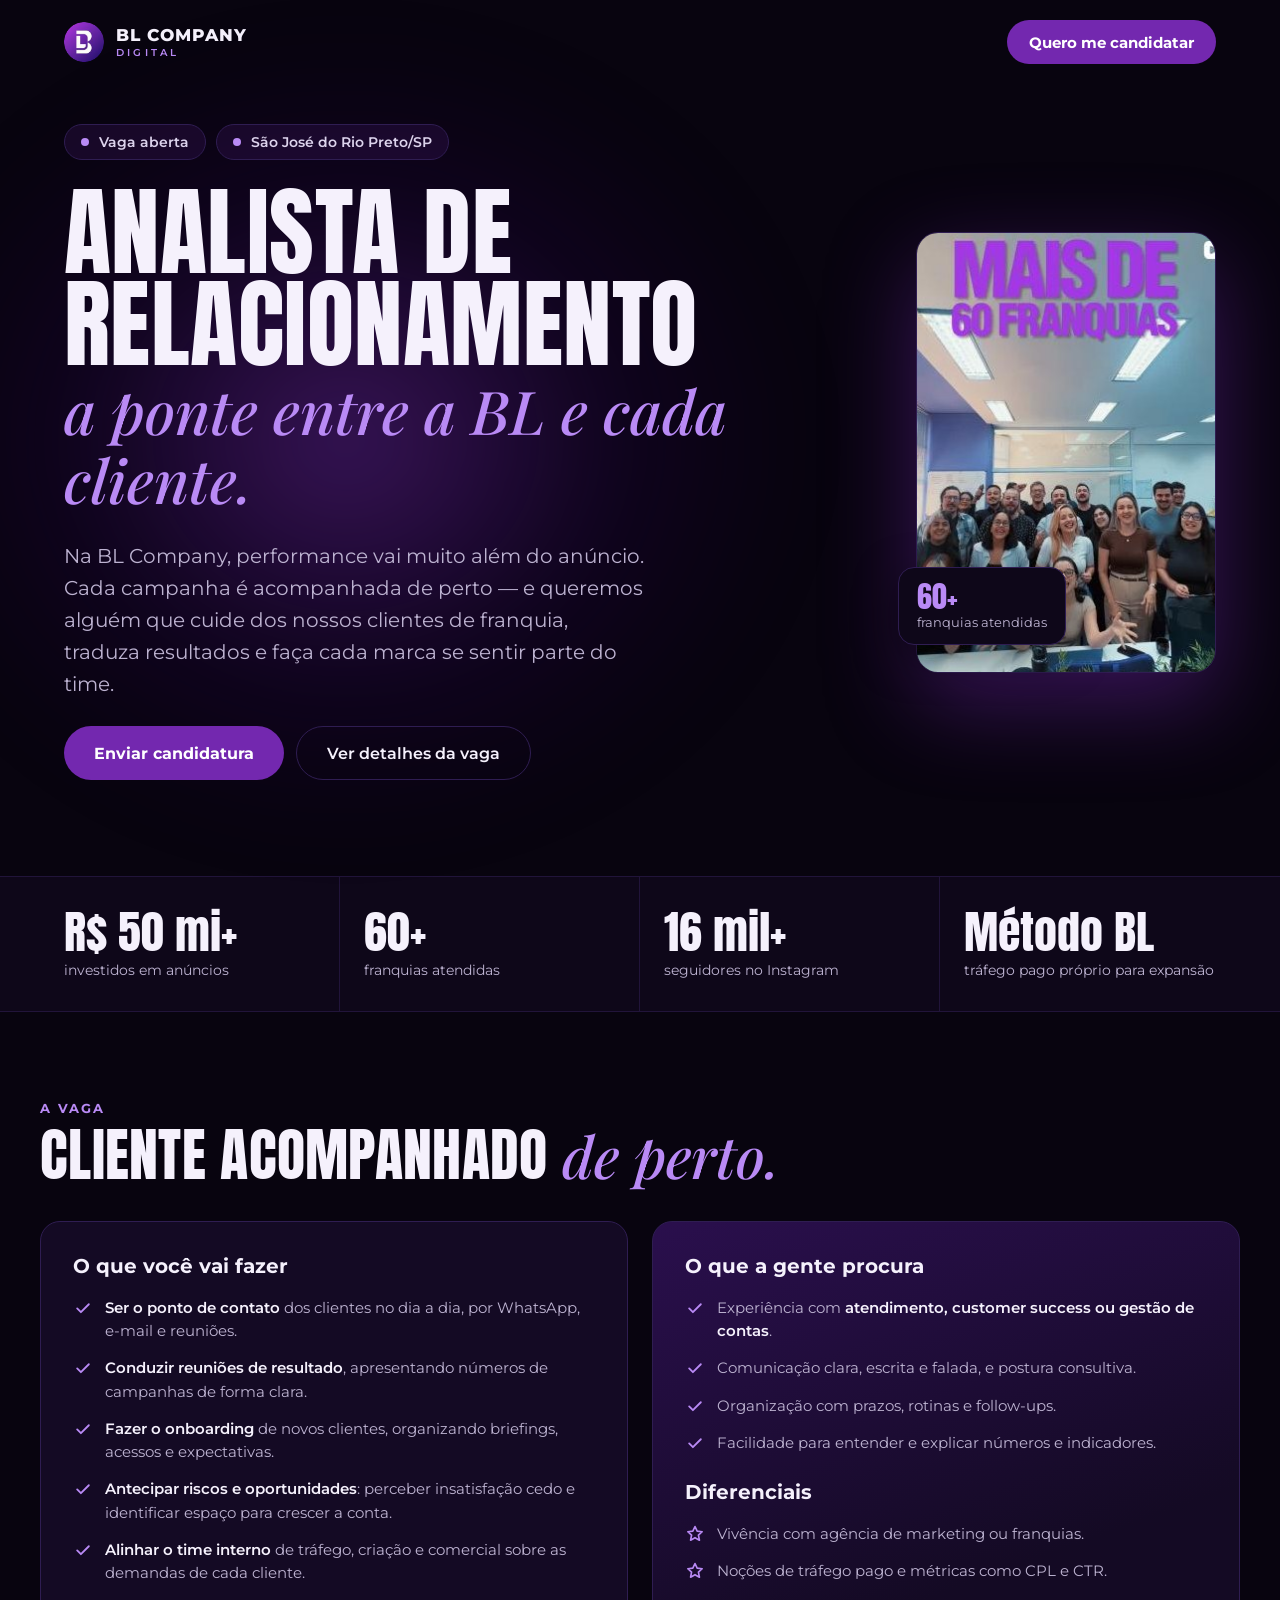
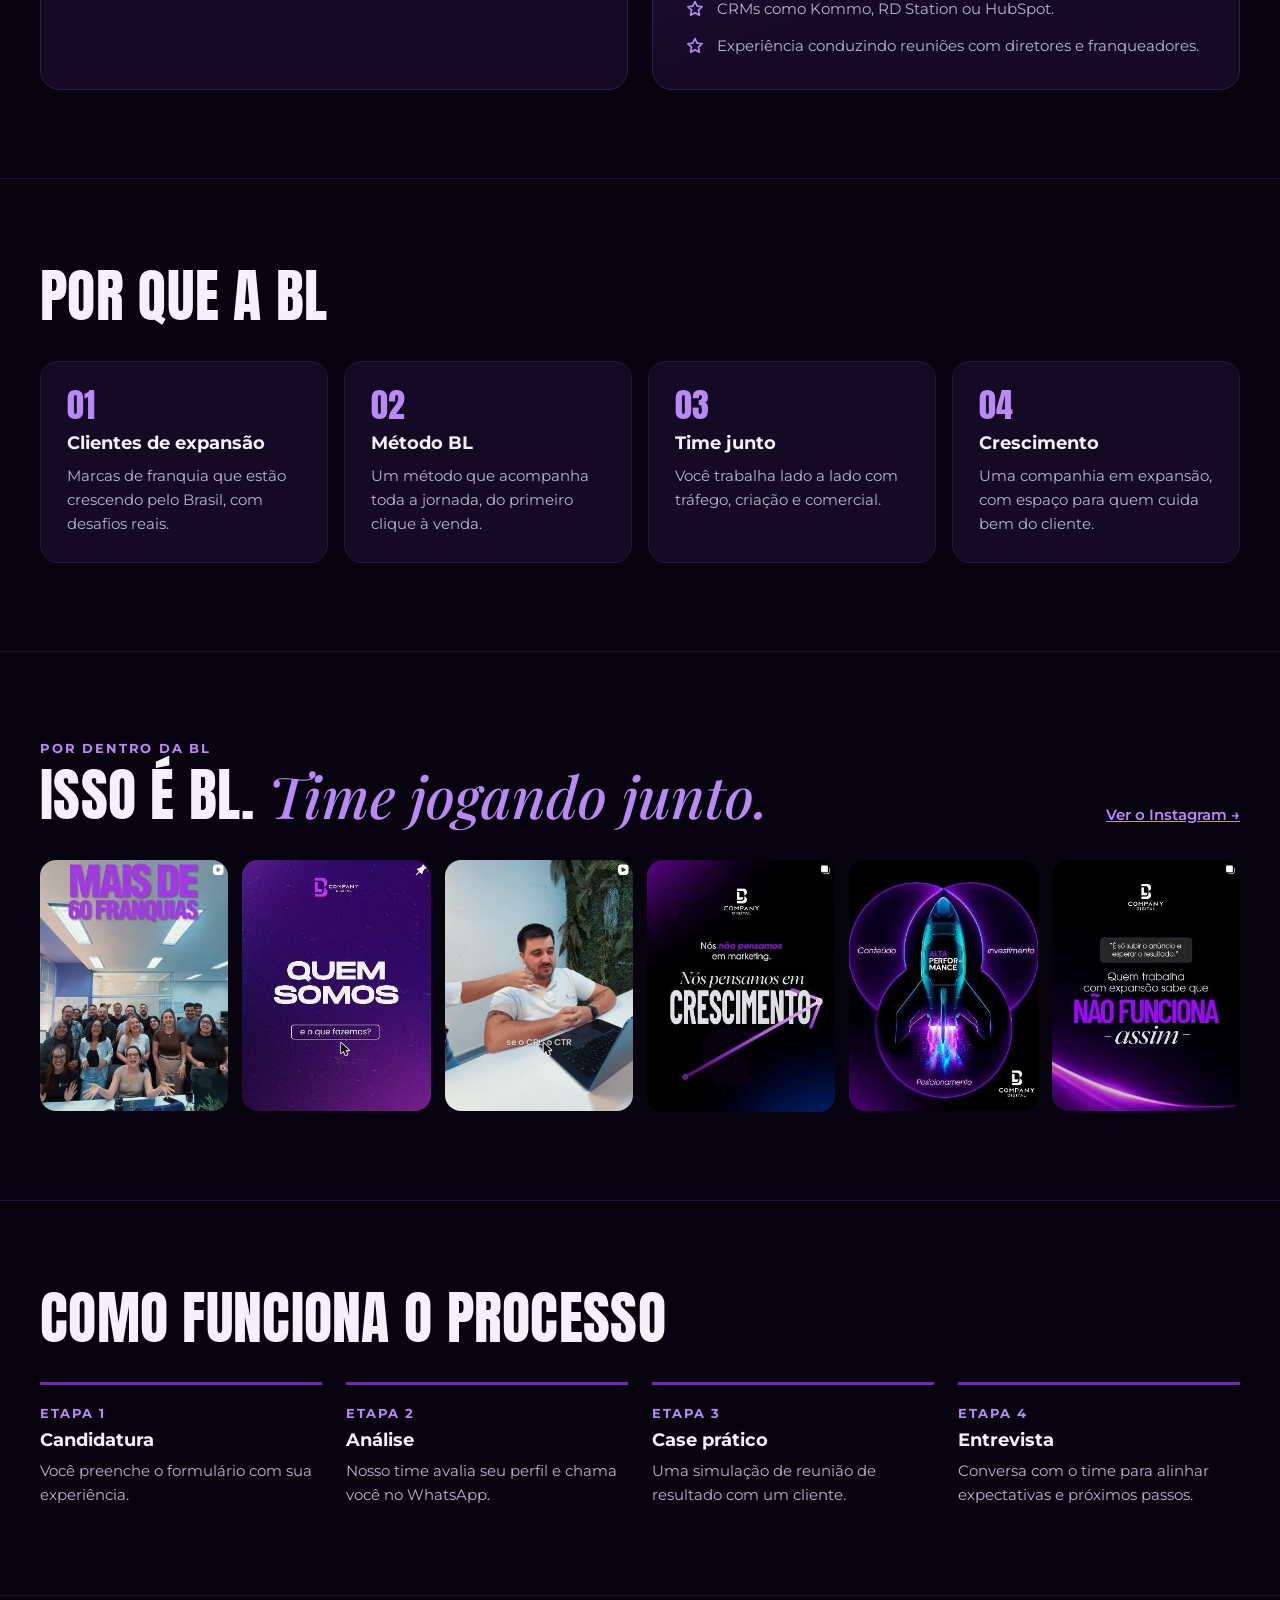
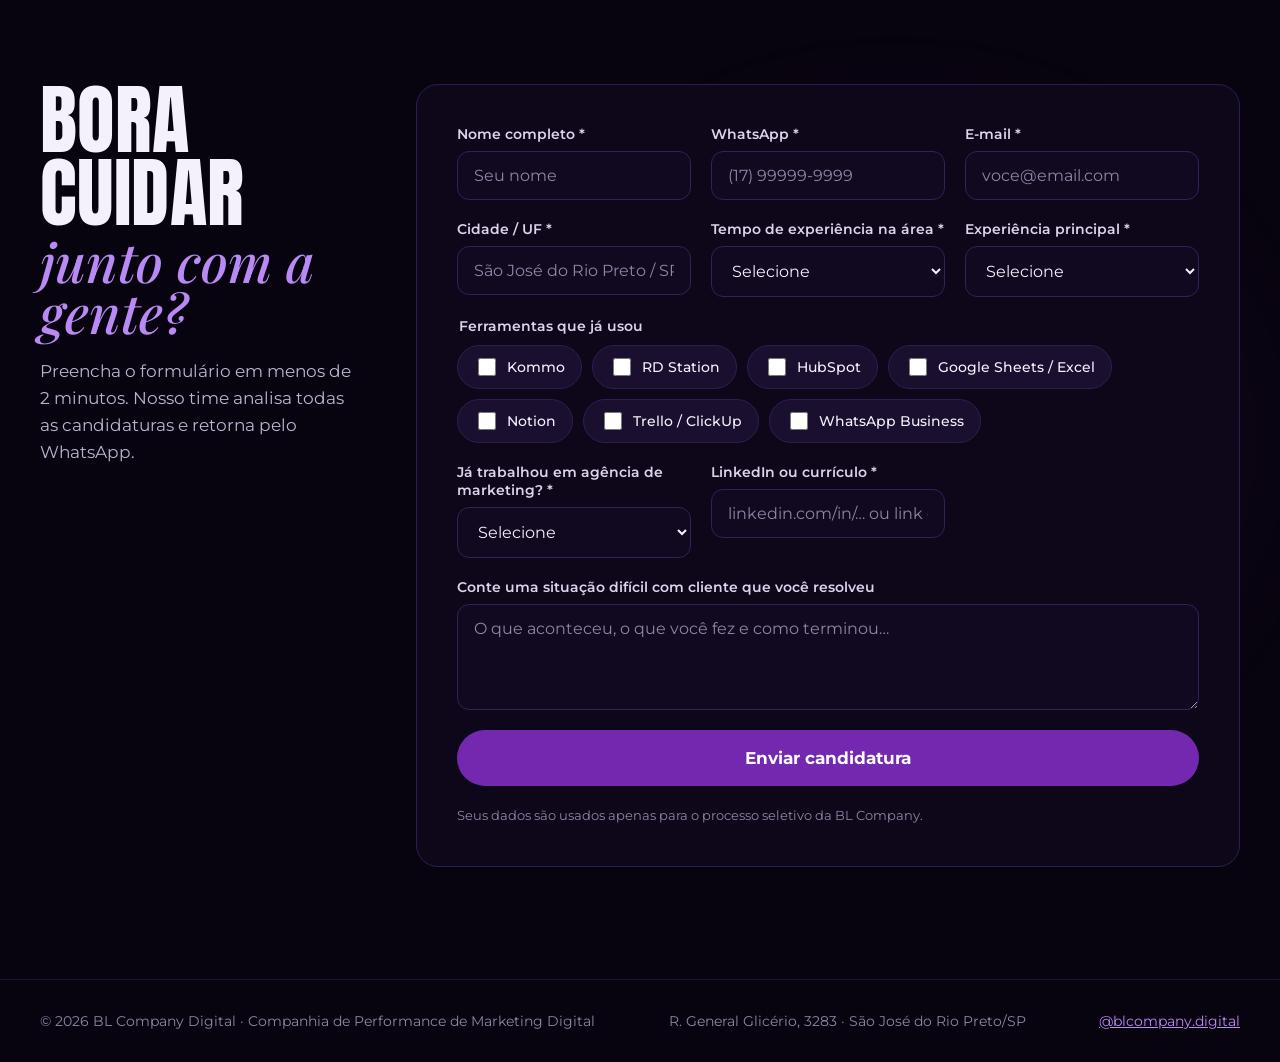
==== relacionamento/index.html @ c226d332 "Add files via upload" ====
<!doctype html>
<html lang="pt-BR">
<head>
<meta charset="utf-8">
<meta name="viewport" content="width=device-width, initial-scale=1">
<title>Vaga: Analista de Relacionamento | BL Company</title>
<meta name="description" content="A BL Company, companhia de performance focada em franchising, está contratando Analista de Relacionamento.">

<meta property="og:title" content="Vaga: Analista de Relacionamento | BL Company">
<meta property="og:description" content="A BL Company, companhia de performance focada em franchising, está contratando Analista de Relacionamento.">
<meta property="og:image" content="/img/time-60-franquias.jpg">
<meta name="theme-color" content="#08040F">
<link rel="icon" href="/favicon.ico" sizes="any">
<link rel="apple-touch-icon" href="/apple-touch-icon.png">
<link rel="preconnect" href="https://fonts.googleapis.com">
<link rel="preconnect" href="https://fonts.gstatic.com" crossorigin>
<link href="https://fonts.googleapis.com/css2?family=Anton&family=Montserrat:wght@400;500;600;700;800&family=Playfair+Display:ital,wght@1,500&display=swap" rel="stylesheet">
<link rel="stylesheet" href="/assets/style.css">
</head>
<body>

<header class="site-header wrap">
  <a class="brand" href="/" aria-label="BL Company — vagas"><img src="/img/bl-avatar.png" alt="" width="40" height="40"><span><b>BL COMPANY</b><small>DIGITAL</small></span></a>
  <a class="btn btn-primary" href="#form">Quero me candidatar</a>
</header>

<main>
<section class="hero wrap">
  <div class="glow" aria-hidden="true"></div>
  <div class="hero-text">
    <div class="pills"><div class="pill"><i></i>Vaga aberta</div><div class="pill"><i></i>São José do Rio Preto/SP</div></div>
    <h1 class="display">Analista de<br>relacionamento<span class="serif">a ponte entre a BL e cada cliente.</span></h1>
    <p class="lead">Na BL Company, performance vai muito além do anúncio. Cada campanha é acompanhada de perto — e queremos alguém que cuide dos nossos clientes de franquia, traduza resultados e faça cada marca se sentir parte do time.</p>
    <div class="actions">
      <a class="btn btn-primary" href="#form">Enviar candidatura</a>
      <a class="btn btn-ghost" href="#vaga">Ver detalhes da vaga</a>
    </div>
  </div>
  <div class="hero-art">
    <img src="/img/time-60-franquias.jpg" alt="Time da BL Company reunido no escritório" width="330" height="441">
    <div class="tag"><b>60+</b><span>franquias atendidas</span></div>
  </div>
</section>

<section class="stats" aria-label="A BL em números">
  <div class="wrap">
    <div class="stat"><b>R$ 50 mi+</b><span>investidos em anúncios</span></div>
    <div class="stat"><b>60+</b><span>franquias atendidas</span></div>
    <div class="stat"><b>16 mil+</b><span>seguidores no Instagram</span></div>
    <div class="stat"><b>Método BL</b><span>tráfego pago próprio para expansão</span></div>
  </div>
</section>

<section id="vaga" class="block">
  <div class="wrap block-inner">
    <div class="block-head"><div><span class="eyebrow">A vaga</span><h2 class="display">Cliente acompanhado <span class="serif">de perto.</span></h2></div></div>
    <div class="split">
      <div class="list-card">
        <h3>O que você vai fazer</h3>
        <ul>
          <li><svg aria-hidden="true" width="20" height="20" viewBox="0 0 24 24" fill="none" stroke="#B98AF5" stroke-width="2.2" stroke-linecap="round" stroke-linejoin="round"><path d="M5 12.5l4.5 4.5L19 7.5"/></svg><span><strong>Ser o ponto de contato</strong> dos clientes no dia a dia, por WhatsApp, e-mail e reuniões.</span></li>
          <li><svg aria-hidden="true" width="20" height="20" viewBox="0 0 24 24" fill="none" stroke="#B98AF5" stroke-width="2.2" stroke-linecap="round" stroke-linejoin="round"><path d="M5 12.5l4.5 4.5L19 7.5"/></svg><span><strong>Conduzir reuniões de resultado</strong>, apresentando números de campanhas de forma clara.</span></li>
          <li><svg aria-hidden="true" width="20" height="20" viewBox="0 0 24 24" fill="none" stroke="#B98AF5" stroke-width="2.2" stroke-linecap="round" stroke-linejoin="round"><path d="M5 12.5l4.5 4.5L19 7.5"/></svg><span><strong>Fazer o onboarding</strong> de novos clientes, organizando briefings, acessos e expectativas.</span></li>
          <li><svg aria-hidden="true" width="20" height="20" viewBox="0 0 24 24" fill="none" stroke="#B98AF5" stroke-width="2.2" stroke-linecap="round" stroke-linejoin="round"><path d="M5 12.5l4.5 4.5L19 7.5"/></svg><span><strong>Antecipar riscos e oportunidades</strong>: perceber insatisfação cedo e identificar espaço para crescer a conta.</span></li>
          <li><svg aria-hidden="true" width="20" height="20" viewBox="0 0 24 24" fill="none" stroke="#B98AF5" stroke-width="2.2" stroke-linecap="round" stroke-linejoin="round"><path d="M5 12.5l4.5 4.5L19 7.5"/></svg><span><strong>Alinhar o time interno</strong> de tráfego, criação e comercial sobre as demandas de cada cliente.</span></li>
        </ul>
      </div>
      <div class="list-card alt">
        <h3>O que a gente procura</h3>
        <ul>
          <li><svg aria-hidden="true" width="20" height="20" viewBox="0 0 24 24" fill="none" stroke="#B98AF5" stroke-width="2.2" stroke-linecap="round" stroke-linejoin="round"><path d="M5 12.5l4.5 4.5L19 7.5"/></svg><span>Experiência com <strong>atendimento, customer success ou gestão de contas</strong>.</span></li>
          <li><svg aria-hidden="true" width="20" height="20" viewBox="0 0 24 24" fill="none" stroke="#B98AF5" stroke-width="2.2" stroke-linecap="round" stroke-linejoin="round"><path d="M5 12.5l4.5 4.5L19 7.5"/></svg><span>Comunicação clara, escrita e falada, e postura consultiva.</span></li>
          <li><svg aria-hidden="true" width="20" height="20" viewBox="0 0 24 24" fill="none" stroke="#B98AF5" stroke-width="2.2" stroke-linecap="round" stroke-linejoin="round"><path d="M5 12.5l4.5 4.5L19 7.5"/></svg><span>Organização com prazos, rotinas e follow-ups.</span></li>
          <li><svg aria-hidden="true" width="20" height="20" viewBox="0 0 24 24" fill="none" stroke="#B98AF5" stroke-width="2.2" stroke-linecap="round" stroke-linejoin="round"><path d="M5 12.5l4.5 4.5L19 7.5"/></svg><span>Facilidade para entender e explicar números e indicadores.</span></li>
        </ul>
        <h3 style="margin-top:8px">Diferenciais</h3>
        <ul>
          <li><svg aria-hidden="true" width="20" height="20" viewBox="0 0 24 24" fill="none" stroke="#B98AF5" stroke-width="2" stroke-linecap="round" stroke-linejoin="round"><path d="M12 3l2.6 5.6 6 .7-4.5 4.1 1.2 6L12 16.4 6.7 19.4l1.2-6L3.4 9.3l6-.7z"/></svg><span>Vivência com agência de marketing ou franquias.</span></li>
          <li><svg aria-hidden="true" width="20" height="20" viewBox="0 0 24 24" fill="none" stroke="#B98AF5" stroke-width="2" stroke-linecap="round" stroke-linejoin="round"><path d="M12 3l2.6 5.6 6 .7-4.5 4.1 1.2 6L12 16.4 6.7 19.4l1.2-6L3.4 9.3l6-.7z"/></svg><span>Noções de tráfego pago e métricas como CPL e CTR.</span></li>
          <li><svg aria-hidden="true" width="20" height="20" viewBox="0 0 24 24" fill="none" stroke="#B98AF5" stroke-width="2" stroke-linecap="round" stroke-linejoin="round"><path d="M12 3l2.6 5.6 6 .7-4.5 4.1 1.2 6L12 16.4 6.7 19.4l1.2-6L3.4 9.3l6-.7z"/></svg><span>CRMs como Kommo, RD Station ou HubSpot.</span></li>
          <li><svg aria-hidden="true" width="20" height="20" viewBox="0 0 24 24" fill="none" stroke="#B98AF5" stroke-width="2" stroke-linecap="round" stroke-linejoin="round"><path d="M12 3l2.6 5.6 6 .7-4.5 4.1 1.2 6L12 16.4 6.7 19.4l1.2-6L3.4 9.3l6-.7z"/></svg><span>Experiência conduzindo reuniões com diretores e franqueadores.</span></li>
        </ul>
      </div>
    </div>
  </div>
</section>

<section class="block">
  <div class="wrap block-inner">
    <h2 class="display">Por que a BL</h2>
    <div class="perks">
      <div class="perk"><b>01</b><h3>Clientes de expansão</h3><p>Marcas de franquia que estão crescendo pelo Brasil, com desafios reais.</p></div>
      <div class="perk"><b>02</b><h3>Método BL</h3><p>Um método que acompanha toda a jornada, do primeiro clique à venda.</p></div>
      <div class="perk"><b>03</b><h3>Time junto</h3><p>Você trabalha lado a lado com tráfego, criação e comercial.</p></div>
      <div class="perk"><b>04</b><h3>Crescimento</h3><p>Uma companhia em expansão, com espaço para quem cuida bem do cliente.</p></div>
    </div>
  </div>
</section>

<section class="block">
  <div class="wrap block-inner">
    <div class="block-head">
      <div><span class="eyebrow">Por dentro da BL</span><h2 class="display">Isso é BL. <span class="serif">Time jogando junto.</span></h2></div>
      <a href="https://www.instagram.com/blcompany.digital/" target="_blank" rel="noopener" style="font-weight:600;font-size:15px">Ver o Instagram →</a>
    </div>
    <div class="gallery">
      <a class="card" href="https://www.instagram.com/blcompany.digital/reel/DIT8SNtOM70/" target="_blank" rel="noopener"><img src="/img/time-60-franquias.jpg" alt="Time da BL Company: mais de 60 franquias" loading="lazy" width="330" height="441"></a>
      <a class="card" href="https://www.instagram.com/blcompany.digital/p/DK-CCdJuioU/" target="_blank" rel="noopener"><img src="/img/quem-somos.jpg" alt="Quem somos e o que fazemos" loading="lazy" width="330" height="441"></a>
      <a class="card" href="https://www.instagram.com/blcompany.digital/reel/DexNwJxT2Ug/" target="_blank" rel="noopener"><img src="/img/reel-cpl-ctr.jpg" alt="Bastidores: análise de CPL e CTR" loading="lazy" width="330" height="441"></a>
      <a class="card" href="https://www.instagram.com/blcompany.digital/p/Ddl8QQ5u9r5/" target="_blank" rel="noopener"><img src="/img/crescimento.jpg" alt="Nós não pensamos em marketing, pensamos em crescimento" loading="lazy" width="330" height="441"></a>
      <a class="card" href="https://www.instagram.com/blcompany.digital/reel/DdthFNeBQx0/" target="_blank" rel="noopener"><img src="/img/alta-performance.jpg" alt="Alta performance: conteúdo, investimento e posicionamento" loading="lazy" width="330" height="441"></a>
      <a class="card" href="https://www.instagram.com/blcompany.digital/p/Dcwhl-9FAKM/" target="_blank" rel="noopener"><img src="/img/nao-funciona.jpg" alt="Quem trabalha com expansão sabe que não funciona assim" loading="lazy" width="330" height="441"></a>
    </div>
  </div>
</section>

<section class="block">
  <div class="wrap block-inner">
    <h2 class="display">Como funciona o processo</h2>
    <div class="steps">
      <div class="step"><span>Etapa 1</span><h3>Candidatura</h3><p>Você preenche o formulário com sua experiência.</p></div>
      <div class="step"><span>Etapa 2</span><h3>Análise</h3><p>Nosso time avalia seu perfil e chama você no WhatsApp.</p></div>
      <div class="step"><span>Etapa 3</span><h3>Case prático</h3><p>Uma simulação de reunião de resultado com um cliente.</p></div>
      <div class="step"><span>Etapa 4</span><h3>Entrevista</h3><p>Conversa com o time para alinhar expectativas e próximos passos.</p></div>
    </div>
  </div>
</section>

<section id="form" class="block">
  <div class="glow" aria-hidden="true"></div>
  <div class="wrap form-layout">
    <div class="form-intro">
      <h2 class="display">Bora cuidar<span class="serif">junto com a gente?</span></h2>
      <p class="lead" style="font-size:17px;max-width:420px">Preencha o formulário em menos de 2 minutos. Nosso time analisa todas as candidaturas e retorna pelo WhatsApp.</p>
    </div>
    <div class="form-box">
      <form id="bl-form" data-vaga="Analista de Relacionamento" data-obrigado="/relacionamento/obrigado" novalidate>
        <div class="field"><label for="bl-nome">Nome completo *</label><input id="bl-nome" name="nome" type="text" autocomplete="name" placeholder="Seu nome" data-req="Preencha seu nome."></div>
        <div class="field"><label for="bl-tel">WhatsApp *</label><input id="bl-tel" name="whatsapp" type="tel" inputmode="numeric" autocomplete="tel" placeholder="(17) 99999-9999" data-req="Informe um WhatsApp válido com DDD."></div>
        <div class="field"><label for="bl-email">E-mail *</label><input id="bl-email" name="email" type="email" autocomplete="email" placeholder="voce@email.com" data-req="Informe um e-mail válido."></div>
        <div class="field"><label for="bl-cidade">Cidade / UF *</label><input id="bl-cidade" name="cidade" type="text" placeholder="São José do Rio Preto / SP" data-req="Informe sua cidade."></div>
        <div class="field"><label for="bl-exp">Tempo de experiência na área *</label><select id="bl-exp" name="experiencia" data-req="Selecione seu tempo de experiência."><option value="">Selecione</option><option>Menos de 1 ano</option><option>1 a 2 anos</option><option>3 a 5 anos</option><option>Mais de 5 anos</option></select></div>
        <div class="field"><label for="bl-area">Experiência principal *</label><select id="bl-area" name="area_experiencia" data-req="Selecione sua experiência principal."><option value="">Selecione</option><option>Customer success</option><option>Atendimento ao cliente</option><option>Gestão de contas (agência)</option><option>Comercial / pós-venda</option><option>Outra</option></select></div>
        <fieldset class="full">
          <legend>Ferramentas que já usou</legend>
          <div class="chips">
            <label class="chip"><input type="checkbox" name="ferramentas" value="Kommo">Kommo</label>
            <label class="chip"><input type="checkbox" name="ferramentas" value="RD Station">RD Station</label>
            <label class="chip"><input type="checkbox" name="ferramentas" value="HubSpot">HubSpot</label>
            <label class="chip"><input type="checkbox" name="ferramentas" value="Google Sheets / Excel">Google Sheets / Excel</label>
            <label class="chip"><input type="checkbox" name="ferramentas" value="Notion">Notion</label>
            <label class="chip"><input type="checkbox" name="ferramentas" value="Trello / ClickUp">Trello / ClickUp</label>
            <label class="chip"><input type="checkbox" name="ferramentas" value="WhatsApp Business">WhatsApp Business</label>
          </div>
        </fieldset>
        <div class="field"><label for="bl-ag">Já trabalhou em agência de marketing? *</label><select id="bl-ag" name="ja_trabalhou_agencia" data-req="Informe se já trabalhou em agência."><option value="">Selecione</option><option>Sim</option><option>Não</option></select></div>
        <div class="field"><label for="bl-link">LinkedIn ou currículo *</label><input id="bl-link" name="linkedin_curriculo" type="url" placeholder="linkedin.com/in/… ou link do currículo" data-req="Envie seu LinkedIn ou currículo."></div>
        <div class="field full"><label for="bl-msg">Conte uma situação difícil com cliente que você resolveu</label><textarea id="bl-msg" name="mensagem" rows="4" placeholder="O que aconteceu, o que você fez e como terminou…"></textarea></div>
        <p class="error full" id="bl-error" role="alert" hidden></p>
        <button type="submit" class="btn btn-primary full" style="font-size:17px;min-height:56px">Enviar candidatura</button>
        <p class="note full">Seus dados são usados apenas para o processo seletivo da BL Company.</p>
      </form>
    </div>
  </div>
</section>
</main>

<footer class="site-footer">
  <div class="wrap">
    <span>© 2026 BL Company Digital · Companhia de Performance de Marketing Digital</span>
    <span>R. General Glicério, 3283 · São José do Rio Preto/SP</span>
    <a href="https://www.instagram.com/blcompany.digital/" target="_blank" rel="noopener">@blcompany.digital</a>
  </div>
</footer>

<script src="/assets/form.js"></script>
</body>
</html>
---- assets/style.css ----
:root{
  --bg:#08040F;--bg-2:#0E0719;--surface:#140A24;--surface-2:#1B0F30;
  --line:#21143A;--border:#2F1D52;
  --brand:#7328AF;--brand-hi:#8A36CF;--deep:#300060;
  --accent:#B98AF5;--lavender:#9B7FD6;
  --text:#F5F1FC;--muted:#BDB3D1;--faint:#8F85A6;
}
*{box-sizing:border-box}
html{scroll-behavior:smooth}
body{margin:0;background:var(--bg);color:var(--text);font-family:Montserrat,system-ui,sans-serif;overflow-x:hidden;-webkit-font-smoothing:antialiased}
a{color:var(--accent)}a:hover{color:#D3B6FF}
img{display:block;max-width:100%}
.wrap{max-width:1200px;margin:0 auto;width:100%}

/* brand */
.brand{display:inline-flex;align-items:center;gap:12px;color:var(--text);text-decoration:none}
.brand img{width:40px;height:40px;border-radius:50%}
.brand span{display:flex;flex-direction:column;line-height:1}
.brand b{font-weight:800;font-size:17px;letter-spacing:.06em}
.brand small{font-size:10px;font-weight:600;letter-spacing:.32em;color:var(--accent);margin-top:4px}

/* type */
.display{font-family:Anton,"Arial Narrow",sans-serif;font-stretch:condensed;overflow-wrap:break-word;font-weight:400;text-transform:uppercase;margin:0;letter-spacing:.005em}
.serif{font-family:"Playfair Display",Georgia,serif;font-style:italic;font-weight:500;text-transform:none;letter-spacing:0}
.eyebrow{font-size:13px;font-weight:700;letter-spacing:.14em;text-transform:uppercase;color:var(--accent)}
.lead{margin:0;font-size:clamp(17px,1.6vw,20px);line-height:1.6;color:var(--muted);max-width:580px}
h2.display{font-size:clamp(36px,4.5vw,58px);line-height:1}
h2 .serif{color:var(--accent)}

/* buttons */
.btn{display:inline-flex;align-items:center;justify-content:center;gap:10px;min-height:54px;padding:0 30px;border-radius:999px;font-weight:700;font-size:16px;text-decoration:none;border:0;cursor:pointer;font-family:inherit}
.btn-primary{background:var(--brand);color:#fff}.btn-primary:hover{background:var(--brand-hi);color:#fff}
.btn-primary:disabled{opacity:.6;cursor:progress}
.btn-ghost{border:1px solid var(--border);color:var(--text);font-weight:600;background:none}.btn-ghost:hover{background:var(--surface);color:var(--text)}

/* header */
.site-header{padding:20px 24px;display:flex;flex-wrap:wrap;gap:16px;align-items:center;justify-content:space-between}
.site-header .btn{min-height:44px;padding:0 22px;font-size:15px}

/* hero */
.hero{position:relative;padding:40px 24px 96px;display:flex;flex-wrap:wrap;gap:56px;align-items:center}
.glow{position:absolute;pointer-events:none;filter:blur(40px)}
.hero .glow{left:-12%;top:-5%;width:75%;height:100%;background:radial-gradient(closest-side,rgba(115,40,175,.45),rgba(48,0,96,.18) 60%,transparent)}
.hero-text{position:relative;flex:999 1 480px;min-width:0;display:flex;flex-direction:column;gap:26px}
.pills{display:flex;flex-wrap:wrap;gap:10px}
.pill{display:inline-flex;align-items:center;gap:10px;padding:8px 16px;border-radius:999px;border:1px solid var(--border);background:rgba(115,40,175,.14);font-size:14px;font-weight:600;color:#DCD3EC}
.pill i{width:8px;height:8px;border-radius:50%;background:var(--accent)}
.hero h1{font-size:clamp(40px,7.6vw,112px);line-height:.95;overflow-wrap:break-word;hyphens:auto}
.hero h1 .serif{display:block;font-size:.62em;line-height:1.15;color:var(--accent);margin-top:.08em}
.actions{display:flex;flex-wrap:wrap;gap:12px}
.hero-art{position:relative;flex:1 1 300px;max-width:400px;margin:0 auto}
.hero-art img{width:100%;aspect-ratio:3/4;object-fit:cover;border-radius:22px;border:1px solid var(--border);box-shadow:0 30px 90px rgba(115,40,175,.45)}
.hero-art .tag{position:absolute;left:-18px;bottom:28px;background:var(--bg-2);border:1px solid var(--border);border-radius:16px;padding:14px 18px;display:flex;flex-direction:column;gap:2px;box-shadow:0 12px 40px rgba(0,0,0,.5)}
.hero-art .tag b{font-family:Anton,sans-serif;font-weight:400;font-size:30px;line-height:1;color:var(--accent)}
.hero-art .tag span{font-size:13px;color:var(--muted)}

/* stats */
.stats{border-top:1px solid var(--line);border-bottom:1px solid var(--line);background:var(--bg-2)}
.stats .wrap{display:grid;grid-template-columns:repeat(auto-fit,minmax(200px,1fr))}
.stat{padding:32px 24px;display:flex;flex-direction:column;gap:6px;border-right:1px solid var(--line)}
.stat:last-child{border-right:0}
.stat b{font-family:Anton,sans-serif;font-weight:400;font-size:clamp(34px,4vw,46px);line-height:1}
.stat span{font-size:14px;color:var(--muted)}

/* blocks */
section.block{border-top:1px solid var(--line);padding:88px 24px}
.stats + section.block{border-top:0}
.block-inner{display:flex;flex-direction:column;gap:36px}
.block-head{display:flex;flex-wrap:wrap;gap:16px;justify-content:space-between;align-items:flex-end}
.block-head>div{display:flex;flex-direction:column;gap:10px}

.split{display:flex;flex-wrap:wrap;gap:24px}
.list-card{flex:1 1 340px;background:var(--surface);border:1px solid var(--border);border-radius:20px;padding:32px;display:flex;flex-direction:column;gap:18px}
.list-card h3{margin:0;font-size:20px;font-weight:700}
.list-card ul{margin:0;padding:0;list-style:none;display:flex;flex-direction:column;gap:14px}
.list-card li{display:flex;gap:12px;font-size:15px;line-height:1.55;color:var(--muted)}
.list-card li svg{flex:0 0 20px;margin-top:2px}
.list-card li strong{color:var(--text);font-weight:600}
.list-card.alt{background:linear-gradient(160deg,#2A0F4D,#140A24 70%)}

.perks{display:grid;grid-template-columns:repeat(auto-fit,minmax(240px,1fr));gap:16px}
.perk{background:var(--surface);border:1px solid #26173F;border-radius:18px;padding:26px;display:flex;flex-direction:column;gap:10px}
.perk b{font-family:Anton,sans-serif;font-weight:400;font-size:34px;line-height:1;color:var(--accent)}
.perk h3,.step h3{margin:0;font-size:18px;font-weight:700}
.perk p,.step p{margin:0;font-size:15px;line-height:1.6;color:var(--muted)}

.gallery{display:grid;grid-template-columns:repeat(auto-fill,minmax(170px,1fr));gap:14px}
.card{position:relative;display:block;overflow:hidden;border-radius:16px;aspect-ratio:3/4;background:var(--surface)}
.card img{width:100%;height:100%;object-fit:cover;transition:transform .5s ease}
.card:hover img{transform:scale(1.04)}

.steps{display:grid;grid-template-columns:repeat(auto-fit,minmax(220px,1fr));gap:24px}
.step{border-top:3px solid var(--brand);padding-top:20px;display:flex;flex-direction:column;gap:8px}
.step span{font-size:13px;font-weight:700;letter-spacing:.12em;text-transform:uppercase;color:var(--accent)}

/* form */
#form{position:relative;padding-bottom:112px}
#form .glow{right:0;top:10%;width:60%;height:70%;background:radial-gradient(closest-side,rgba(115,40,175,.32),transparent);filter:blur(50px)}
.form-layout{position:relative;display:flex;flex-wrap:wrap;gap:56px}
.form-intro{flex:1 1 320px;display:flex;flex-direction:column;gap:20px}
.form-intro h2{font-size:clamp(44px,6vw,80px);line-height:.95}
.form-intro h2 .serif{display:block;font-size:.7em;margin-top:.1em}
.form-box{flex:999 1 520px;min-width:0;background:var(--bg-2);border:1px solid var(--border);border-radius:22px;padding:clamp(24px,4vw,40px)}
form{display:grid;grid-template-columns:repeat(auto-fit,minmax(220px,1fr));gap:20px}
.field{display:flex;flex-direction:column;gap:8px}
.full{grid-column:1/-1}
label,legend{font-size:14px;font-weight:600;color:#DCD3EC}
input,select,textarea{font:inherit;color:var(--text);background:#110920;border:1px solid #33215A;border-radius:12px;padding:14px 16px;width:100%;min-height:48px}
input::placeholder,textarea::placeholder{color:var(--faint)}
input:focus,select:focus,textarea:focus{outline:2px solid var(--brand-hi);outline-offset:1px;border-color:var(--brand-hi)}
select option{background:#110920}
textarea{resize:vertical}
fieldset{border:0;padding:0;margin:0}
legend{margin-bottom:10px}
.chips{display:flex;flex-wrap:wrap;gap:10px}
.chip{display:inline-flex;align-items:center;gap:8px;min-height:44px;padding:0 16px;border-radius:999px;background:var(--surface-2);border:1px solid var(--border);cursor:pointer;font-weight:500;color:var(--text)}
.chip input{width:18px;height:18px;min-height:0;padding:0;accent-color:var(--brand-hi)}
.error{margin:0;padding:12px 16px;border-radius:12px;background:#2D0F35;color:#F3BEFF;font-size:14px}
.note{margin:0;font-size:13px;color:var(--faint);line-height:1.5}
[hidden]{display:none!important}

/* thank you */
.ty{position:relative;flex:1;display:flex;align-items:center;padding:40px 24px 88px}
.ty .glow{left:50%;top:40%;width:min(900px,120vw);height:600px;transform:translate(-50%,-50%);background:radial-gradient(closest-side,rgba(115,40,175,.4),rgba(48,0,96,.14) 60%,transparent)}
.ty-content{position:relative;max-width:780px;margin:0 auto;display:flex;flex-direction:column;align-items:center;text-align:center;gap:24px}
.check{width:88px;height:88px;border-radius:50%;background:rgba(115,40,175,.2);border:1px solid var(--border);display:flex;align-items:center;justify-content:center}
.ty h1{font-size:clamp(48px,8vw,104px);line-height:.95}
.ty h1 .serif{display:block;font-size:.6em;color:var(--accent);margin-top:.1em}
.ty .steps{width:100%;margin-top:16px;text-align:left;gap:14px}
.ty .step{background:var(--surface);border:1px solid #26173F;border-top:3px solid var(--brand);border-radius:16px;padding:22px}
.ty .actions{justify-content:center;margin-top:12px}
.page{min-height:100vh;display:flex;flex-direction:column}

/* jobs index */
.jobs{display:grid;grid-template-columns:repeat(auto-fit,minmax(300px,1fr));gap:20px}
.job{display:flex;flex-direction:column;gap:16px;background:var(--surface);border:1px solid var(--border);border-radius:22px;padding:32px;text-decoration:none;color:var(--text);transition:border-color .2s,transform .2s}
.job:hover{border-color:var(--brand-hi);transform:translateY(-2px);color:var(--text)}
.job h2{font-family:Anton,sans-serif;font-weight:400;text-transform:uppercase;font-size:clamp(30px,3.4vw,40px);line-height:1;margin:0}
.job p{margin:0;font-size:15px;line-height:1.6;color:var(--muted)}
.job .go{margin-top:auto;font-weight:700;color:var(--accent)}

footer.site-footer{border-top:1px solid var(--line);padding:32px 24px}
footer.site-footer .wrap{display:flex;flex-wrap:wrap;gap:16px;justify-content:space-between;align-items:center;font-size:14px;color:var(--faint)}

@media (max-width:640px){
  .hero-art .tag{left:12px}
  .stat{border-right:0;border-bottom:1px solid var(--line)}
}
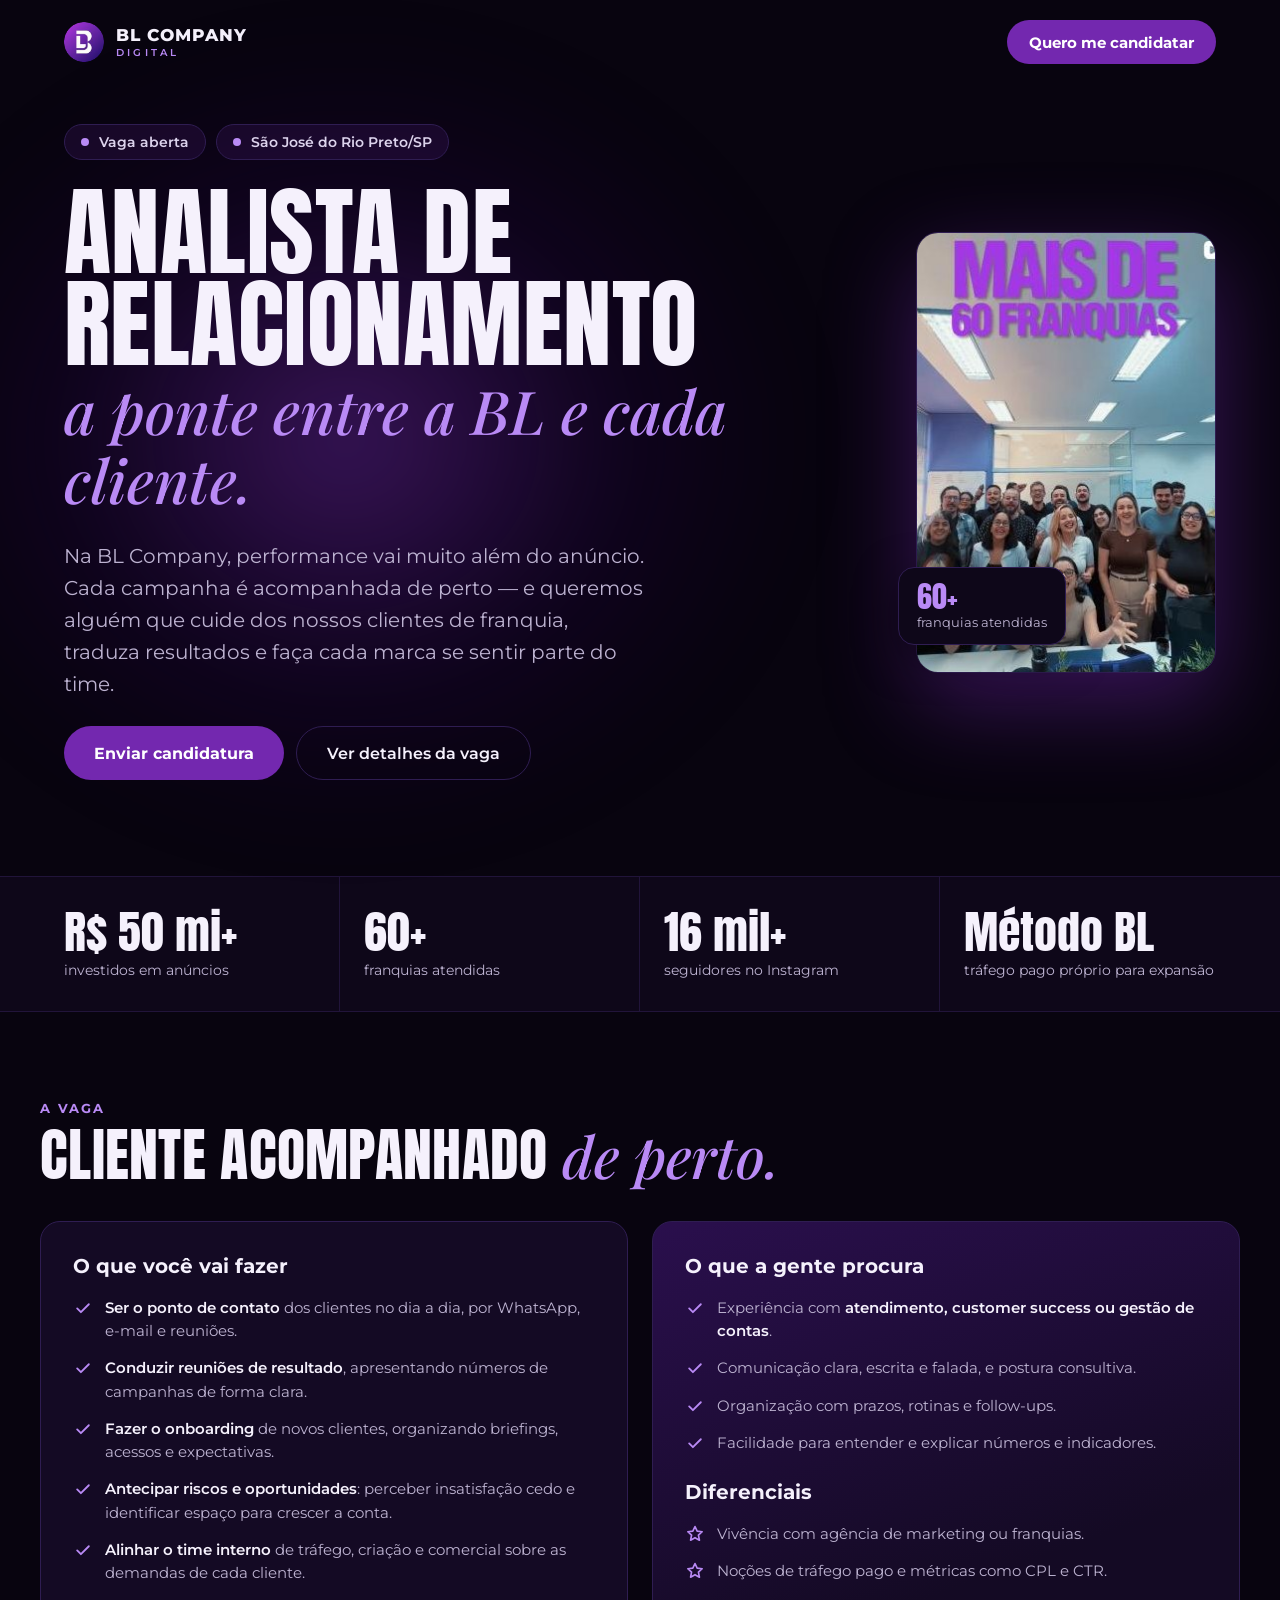
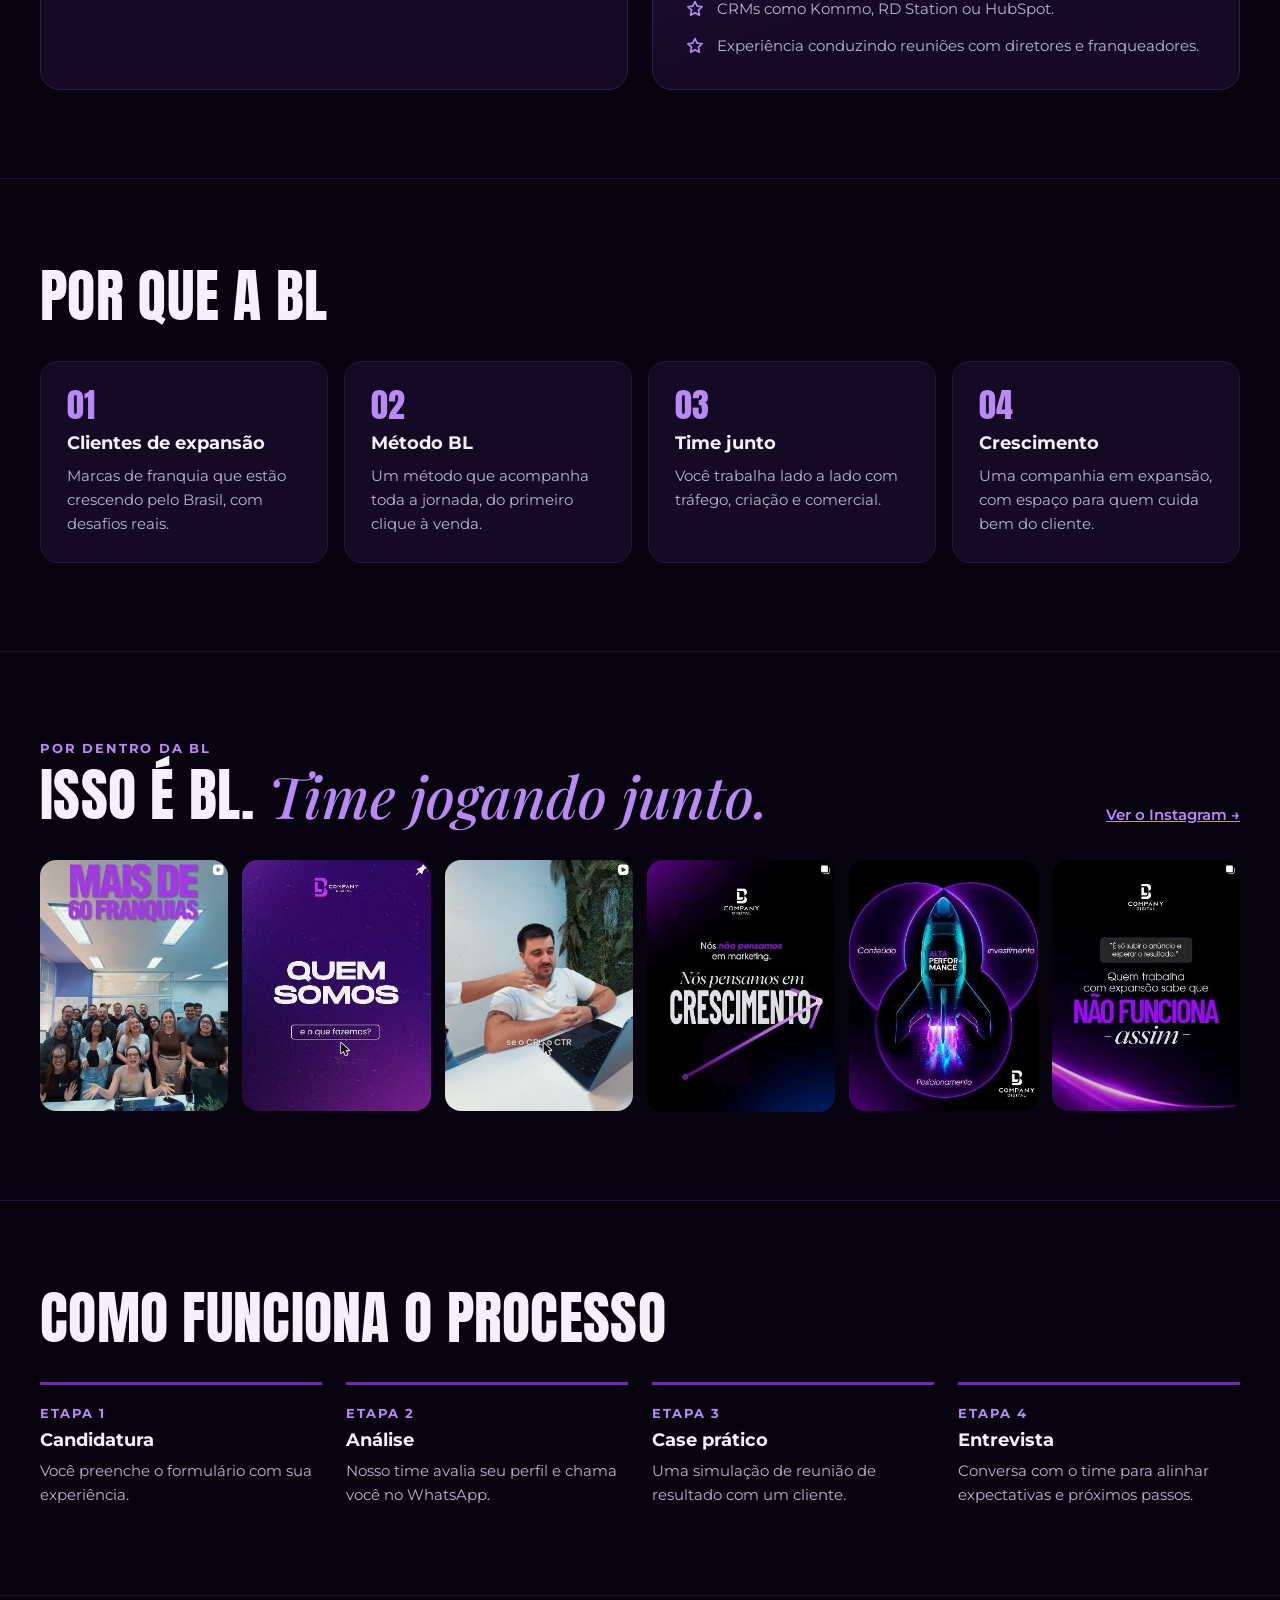
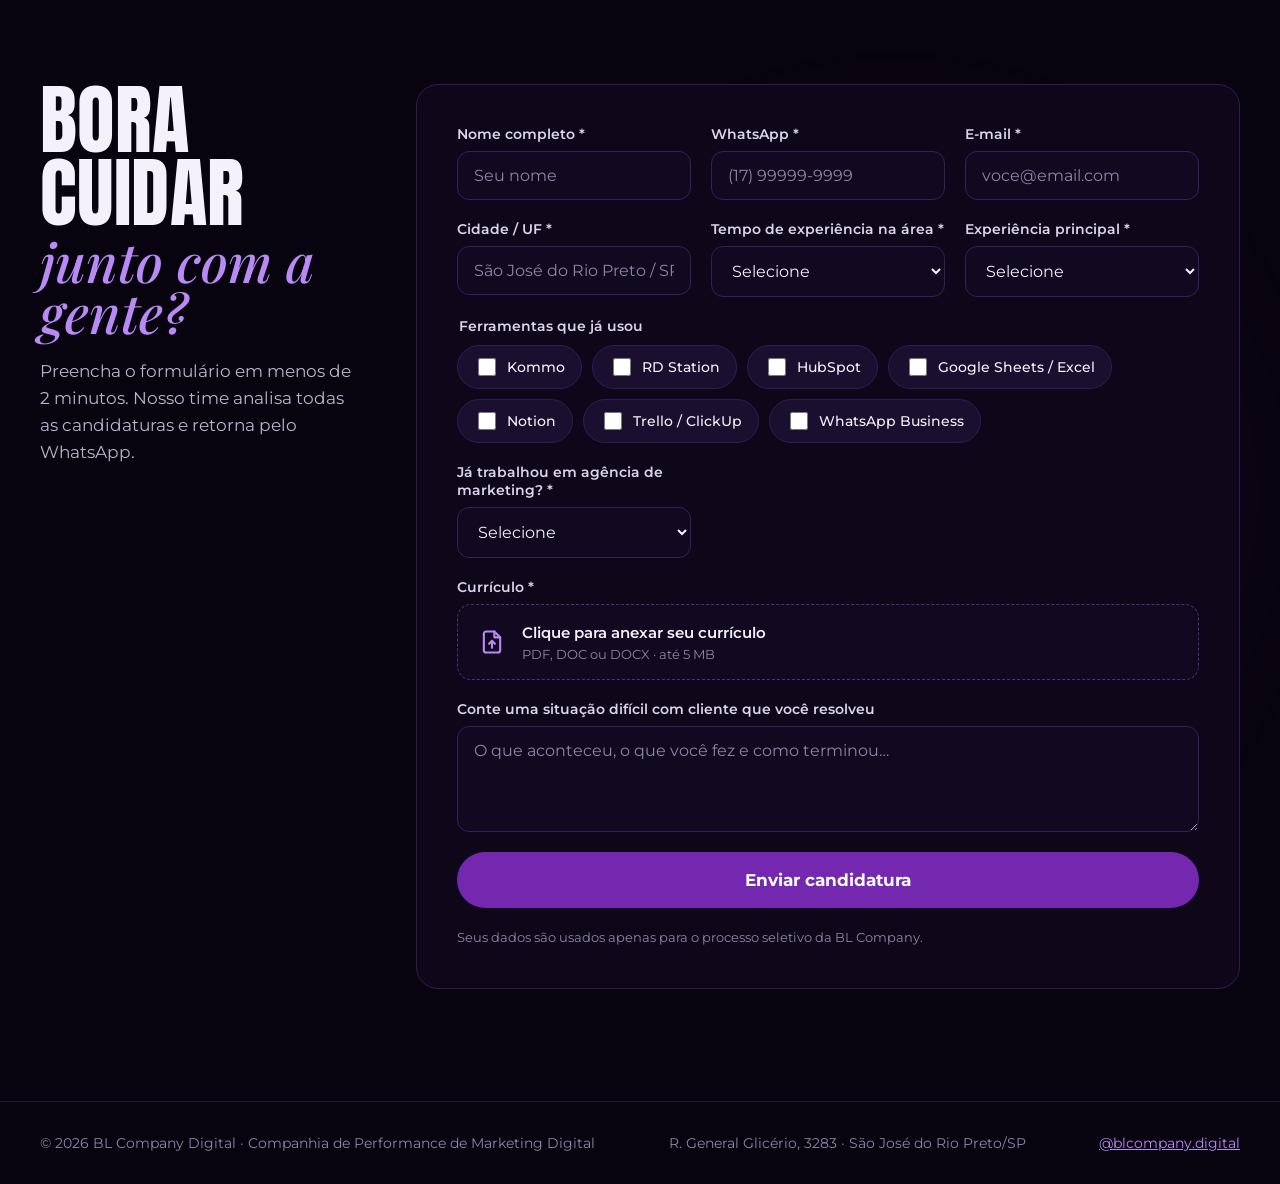
==== commit 774fb144: "Add files via upload" ====
--- a/relacionamento/index.html
+++ b/relacionamento/index.html
@@ -134,7 +134,7 @@
       <p class="lead" style="font-size:17px;max-width:420px">Preencha o formulário em menos de 2 minutos. Nosso time analisa todas as candidaturas e retorna pelo WhatsApp.</p>
     </div>
     <div class="form-box">
-      <form id="bl-form" data-vaga="Analista de Relacionamento" data-obrigado="/relacionamento/obrigado" novalidate>
+      <form id="bl-form" enctype="multipart/form-data" data-vaga="Analista de Relacionamento" data-obrigado="/relacionamento/obrigado" novalidate>
         <div class="field"><label for="bl-nome">Nome completo *</label><input id="bl-nome" name="nome" type="text" autocomplete="name" placeholder="Seu nome" data-req="Preencha seu nome."></div>
         <div class="field"><label for="bl-tel">WhatsApp *</label><input id="bl-tel" name="whatsapp" type="tel" inputmode="numeric" autocomplete="tel" placeholder="(17) 99999-9999" data-req="Informe um WhatsApp válido com DDD."></div>
         <div class="field"><label for="bl-email">E-mail *</label><input id="bl-email" name="email" type="email" autocomplete="email" placeholder="voce@email.com" data-req="Informe um e-mail válido."></div>
@@ -154,7 +154,13 @@
           </div>
         </fieldset>
         <div class="field"><label for="bl-ag">Já trabalhou em agência de marketing? *</label><select id="bl-ag" name="ja_trabalhou_agencia" data-req="Informe se já trabalhou em agência."><option value="">Selecione</option><option>Sim</option><option>Não</option></select></div>
-        <div class="field"><label for="bl-link">LinkedIn ou currículo *</label><input id="bl-link" name="linkedin_curriculo" type="url" placeholder="linkedin.com/in/… ou link do currículo" data-req="Envie seu LinkedIn ou currículo."></div>
+        <div class="field full"><label for="bl-cv">Currículo *</label>
+          <label class="upload" for="bl-cv">
+            <input id="bl-cv" name="curriculo" type="file" accept=".pdf,.doc,.docx,application/pdf,application/msword,application/vnd.openxmlformats-officedocument.wordprocessingml.document" data-req="Anexe seu currículo." data-file>
+            <svg aria-hidden="true" width="28" height="28" viewBox="0 0 24 24" fill="none" stroke="#B98AF5" stroke-width="1.8" stroke-linecap="round" stroke-linejoin="round"><path d="M14 3H7a2 2 0 0 0-2 2v14a2 2 0 0 0 2 2h10a2 2 0 0 0 2-2V8z"/><path d="M14 3v5h5"/><path d="M12 17v-6"/><path d="M9.5 13.5L12 11l2.5 2.5"/></svg>
+            <span class="upload-text"><strong data-file-name>Clique para anexar seu currículo</strong><small>PDF, DOC ou DOCX · até 5 MB</small></span>
+          </label>
+        </div>
         <div class="field full"><label for="bl-msg">Conte uma situação difícil com cliente que você resolveu</label><textarea id="bl-msg" name="mensagem" rows="4" placeholder="O que aconteceu, o que você fez e como terminou…"></textarea></div>
         <p class="error full" id="bl-error" role="alert" hidden></p>
         <button type="submit" class="btn btn-primary full" style="font-size:17px;min-height:56px">Enviar candidatura</button>
--- a/assets/style.css
+++ b/assets/style.css
@@ -146,3 +146,14 @@
   .hero-art .tag{left:12px}
   .stat{border-right:0;border-bottom:1px solid var(--line)}
 }
+
+/* upload de currículo */
+.upload{position:relative;display:flex;align-items:center;gap:16px;min-height:76px;padding:16px 20px;border:1.5px dashed #4A3378;border-radius:14px;background:#110920;cursor:pointer;transition:border-color .2s,background .2s;font-weight:400}
+.upload:hover{border-color:var(--brand-hi);background:#160C2A}
+.upload:focus-within{outline:2px solid var(--brand-hi);outline-offset:1px}
+.upload input{position:absolute;inset:0;width:100%;height:100%;opacity:0;cursor:pointer;min-height:0;padding:0}
+.upload svg{flex:0 0 28px}
+.upload-text{display:flex;flex-direction:column;gap:4px;min-width:0}
+.upload-text strong{font-size:15px;font-weight:600;color:var(--text);overflow-wrap:anywhere}
+.upload-text small{font-size:13px;color:var(--faint)}
+.upload.has-file{border-style:solid;border-color:var(--brand-hi);background:rgba(115,40,175,.14)}
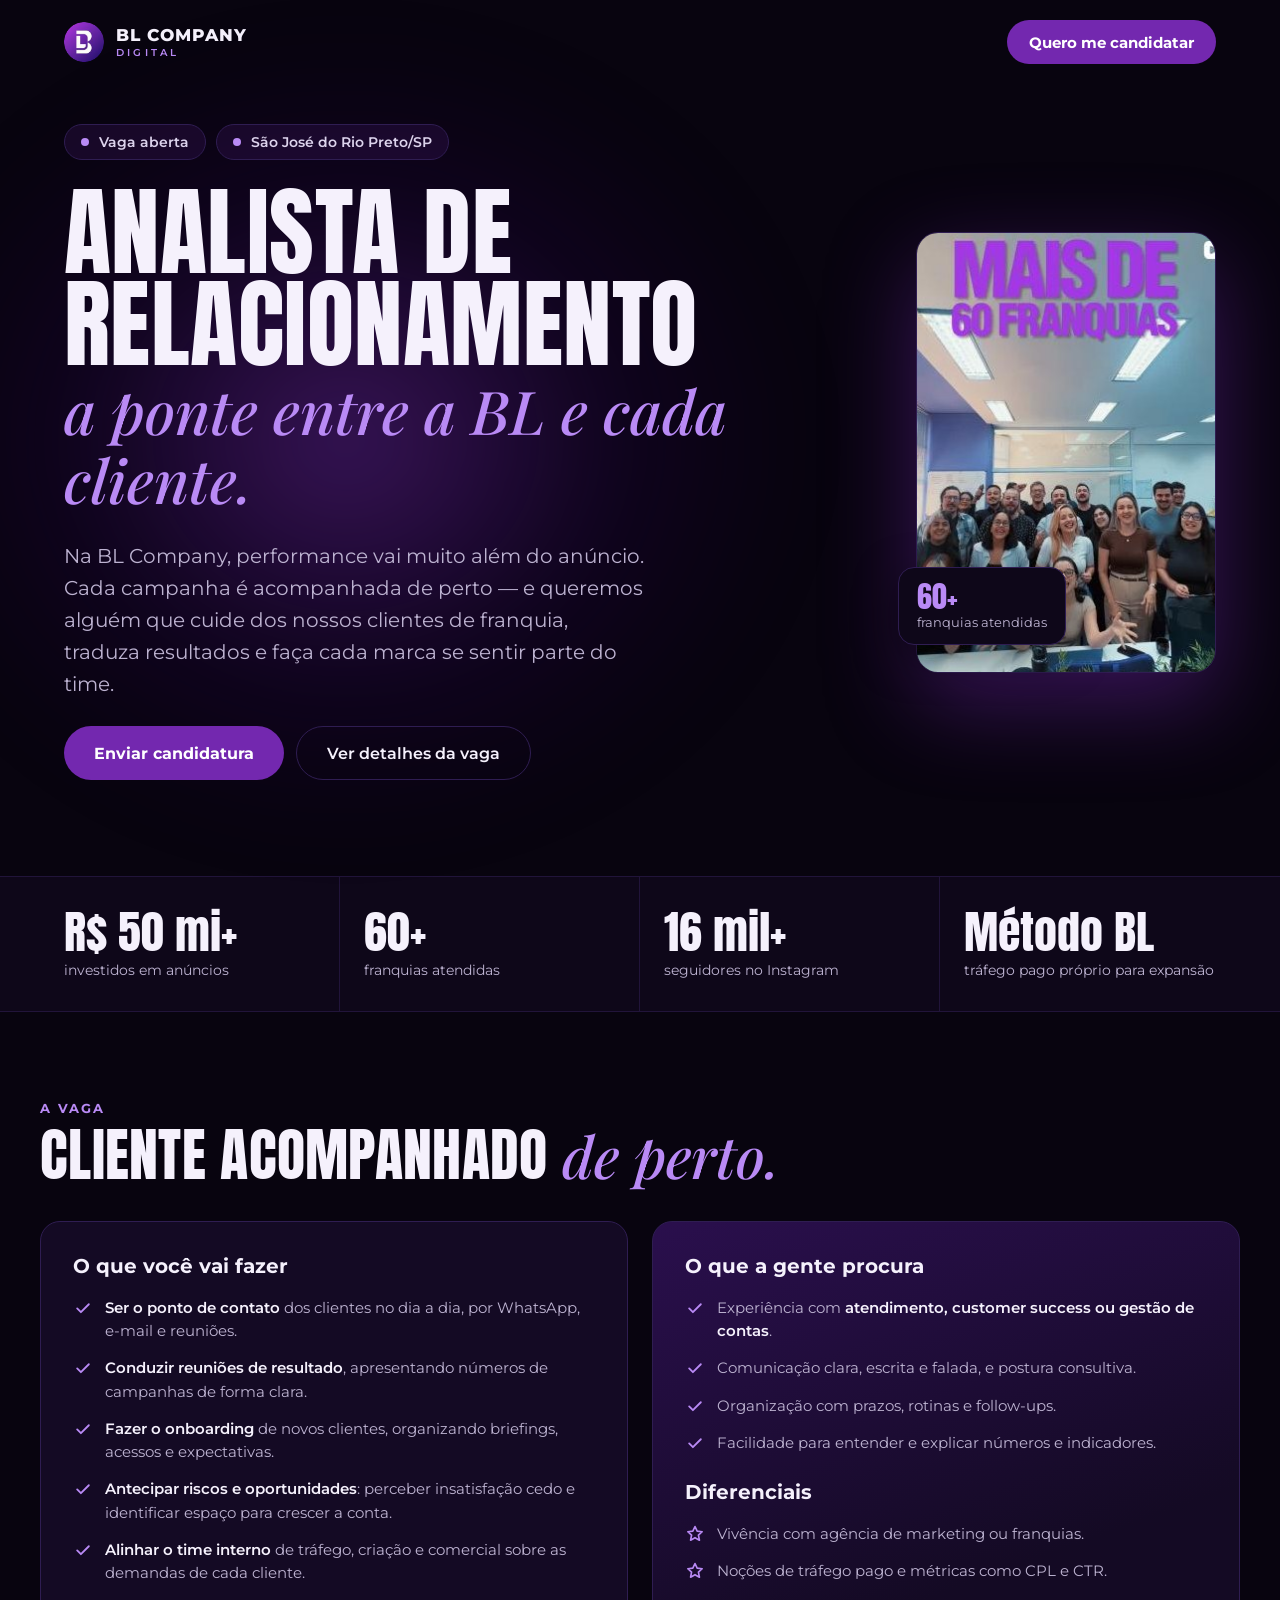
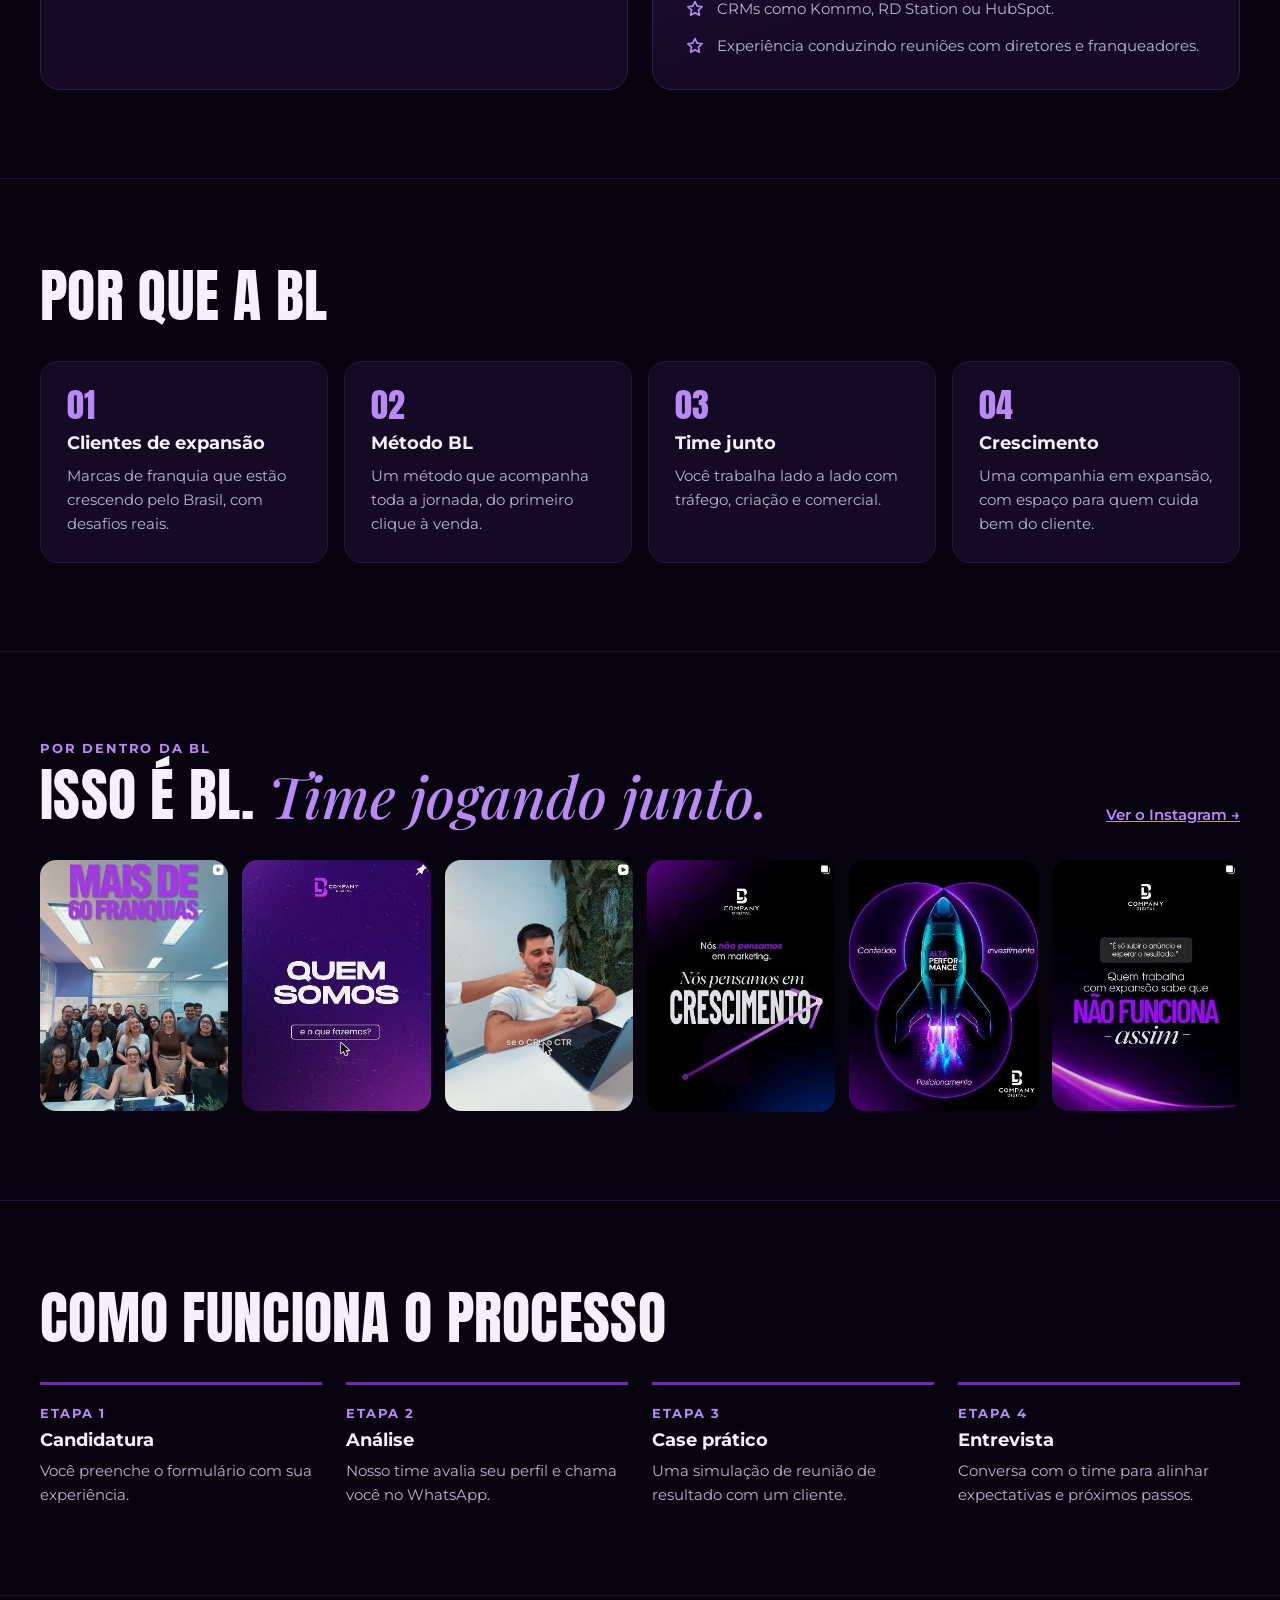
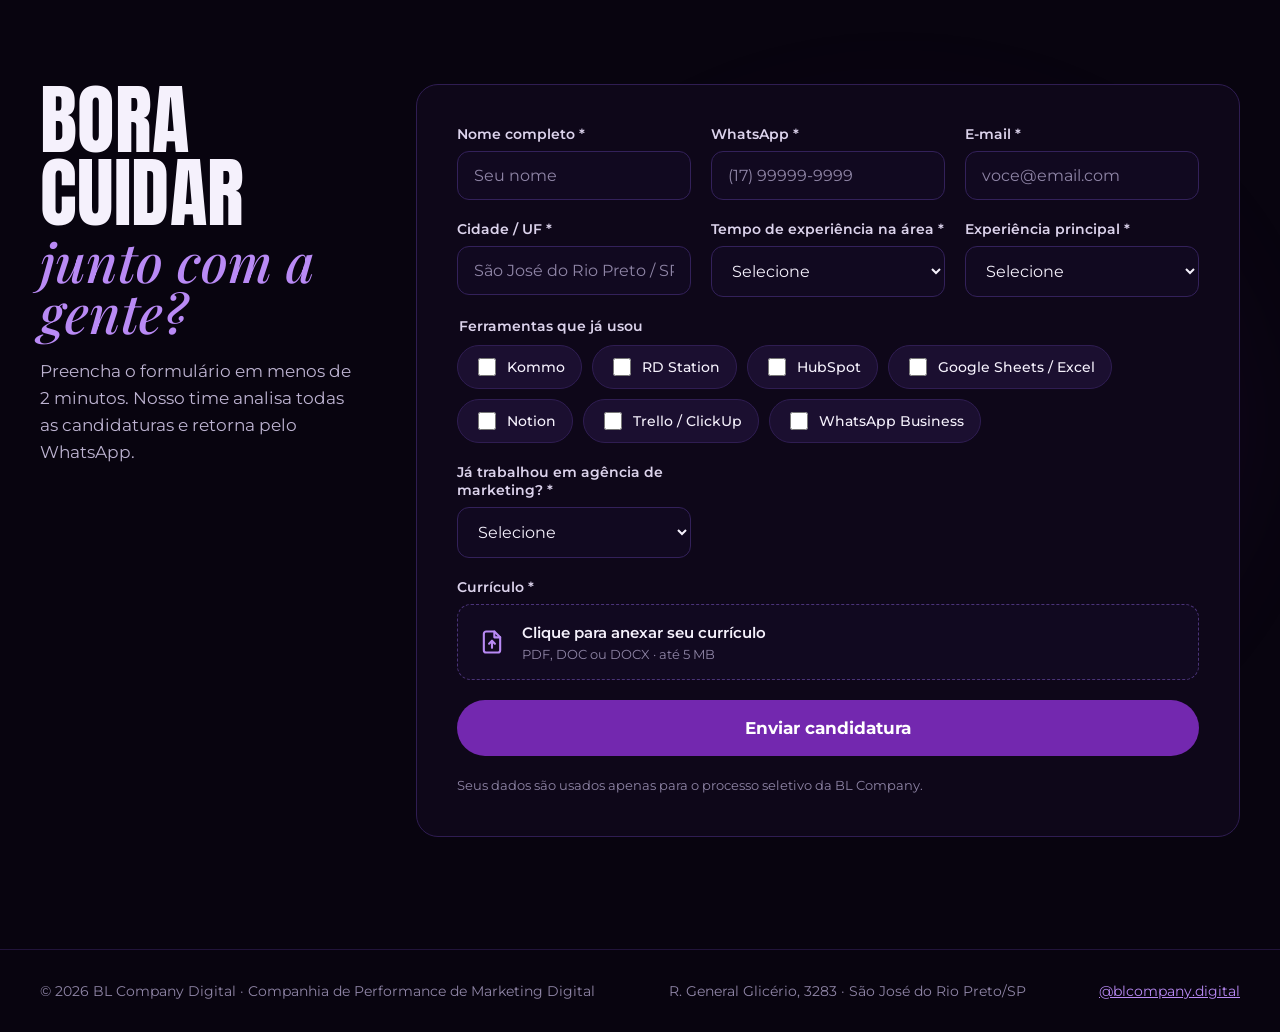
==== commit 764bed49: "Update index.html" ====
--- a/relacionamento/index.html
+++ b/relacionamento/index.html
@@ -161,7 +161,6 @@
             <span class="upload-text"><strong data-file-name>Clique para anexar seu currículo</strong><small>PDF, DOC ou DOCX · até 5 MB</small></span>
           </label>
         </div>
-        <div class="field full"><label for="bl-msg">Conte uma situação difícil com cliente que você resolveu</label><textarea id="bl-msg" name="mensagem" rows="4" placeholder="O que aconteceu, o que você fez e como terminou…"></textarea></div>
         <p class="error full" id="bl-error" role="alert" hidden></p>
         <button type="submit" class="btn btn-primary full" style="font-size:17px;min-height:56px">Enviar candidatura</button>
         <p class="note full">Seus dados são usados apenas para o processo seletivo da BL Company.</p>
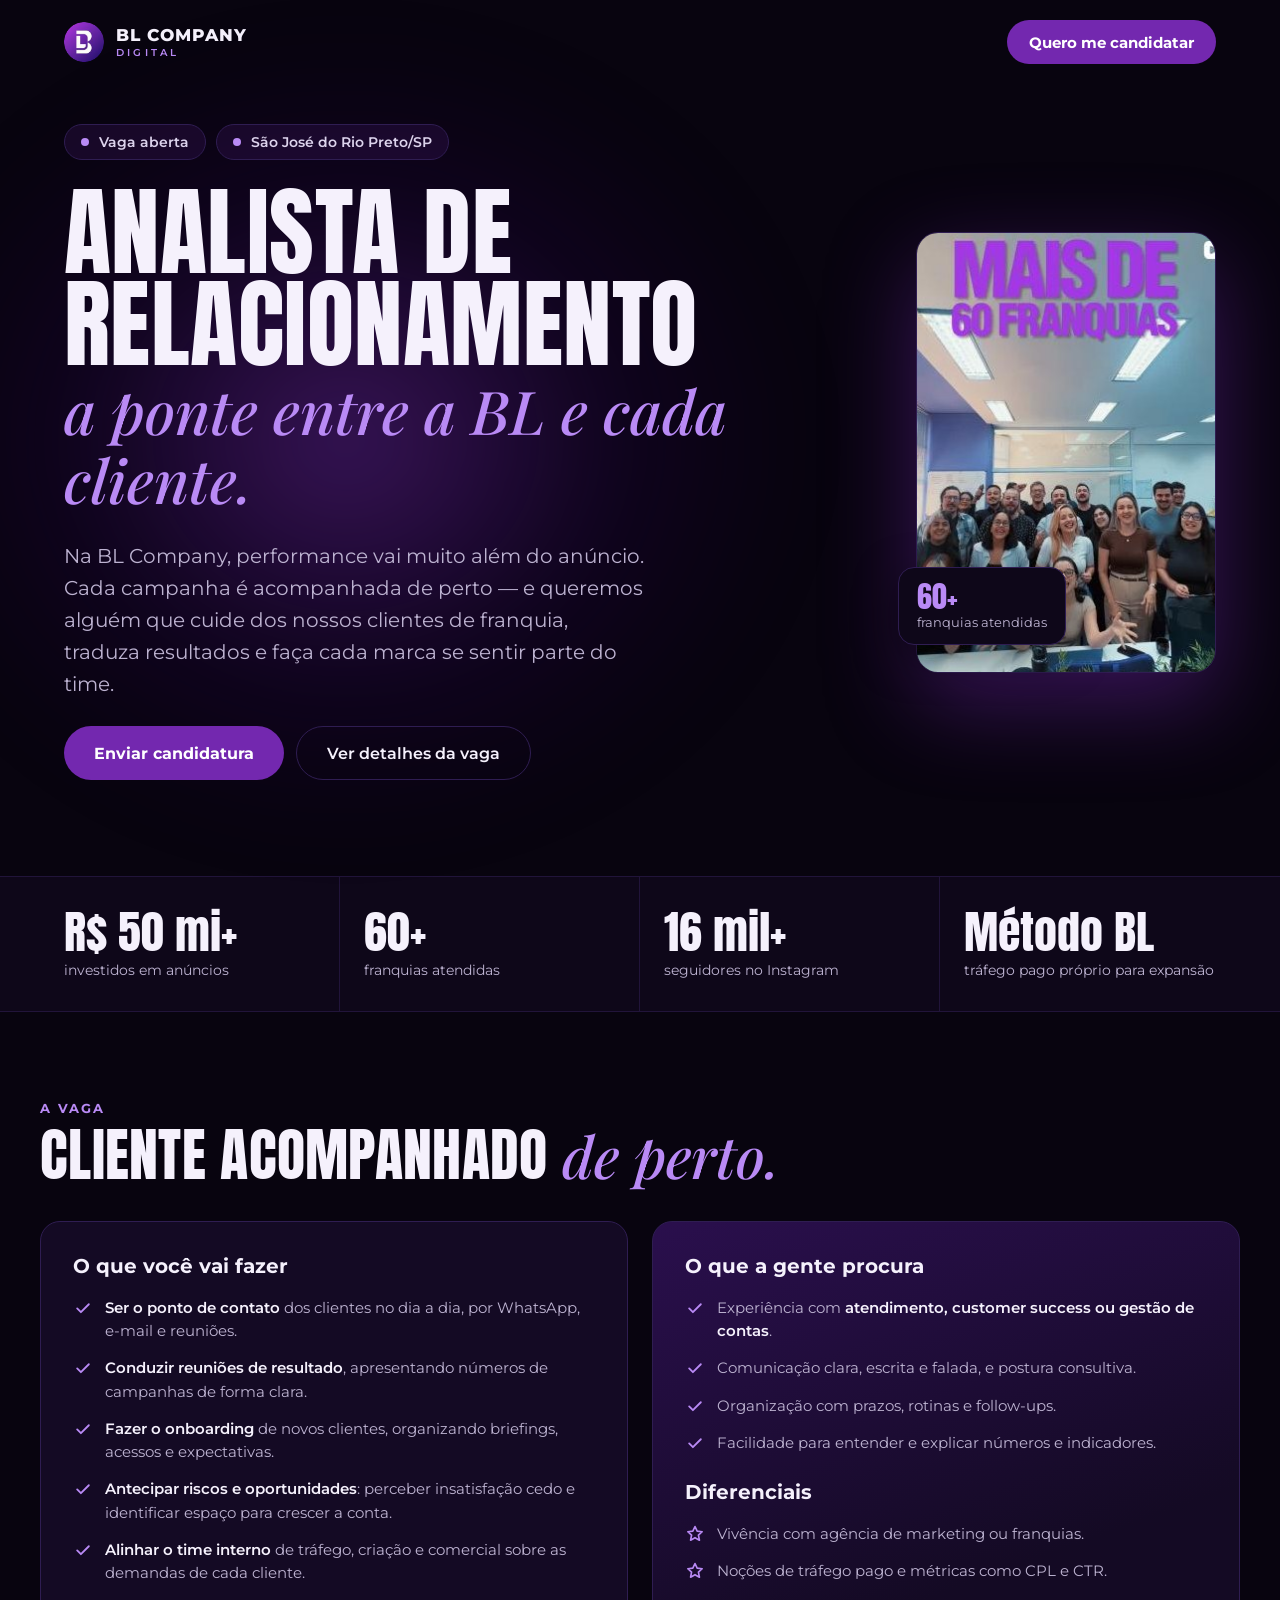
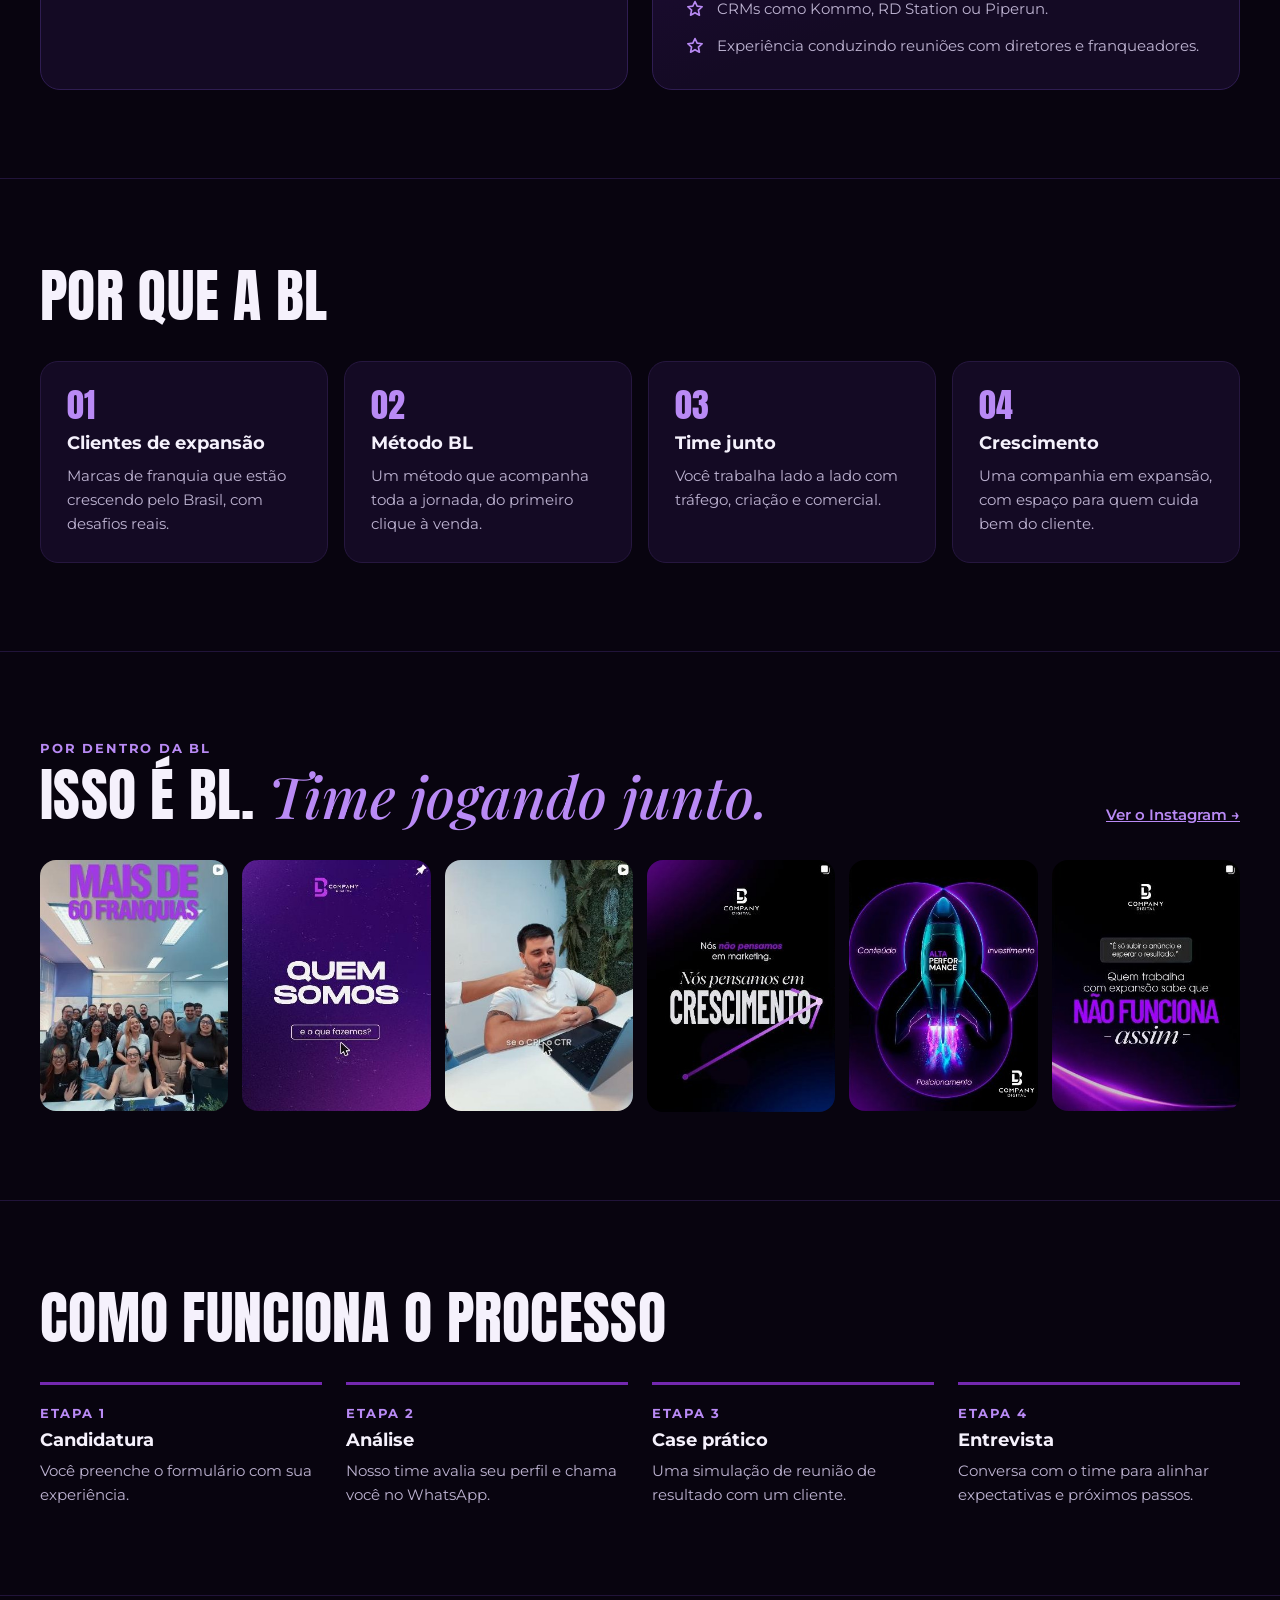
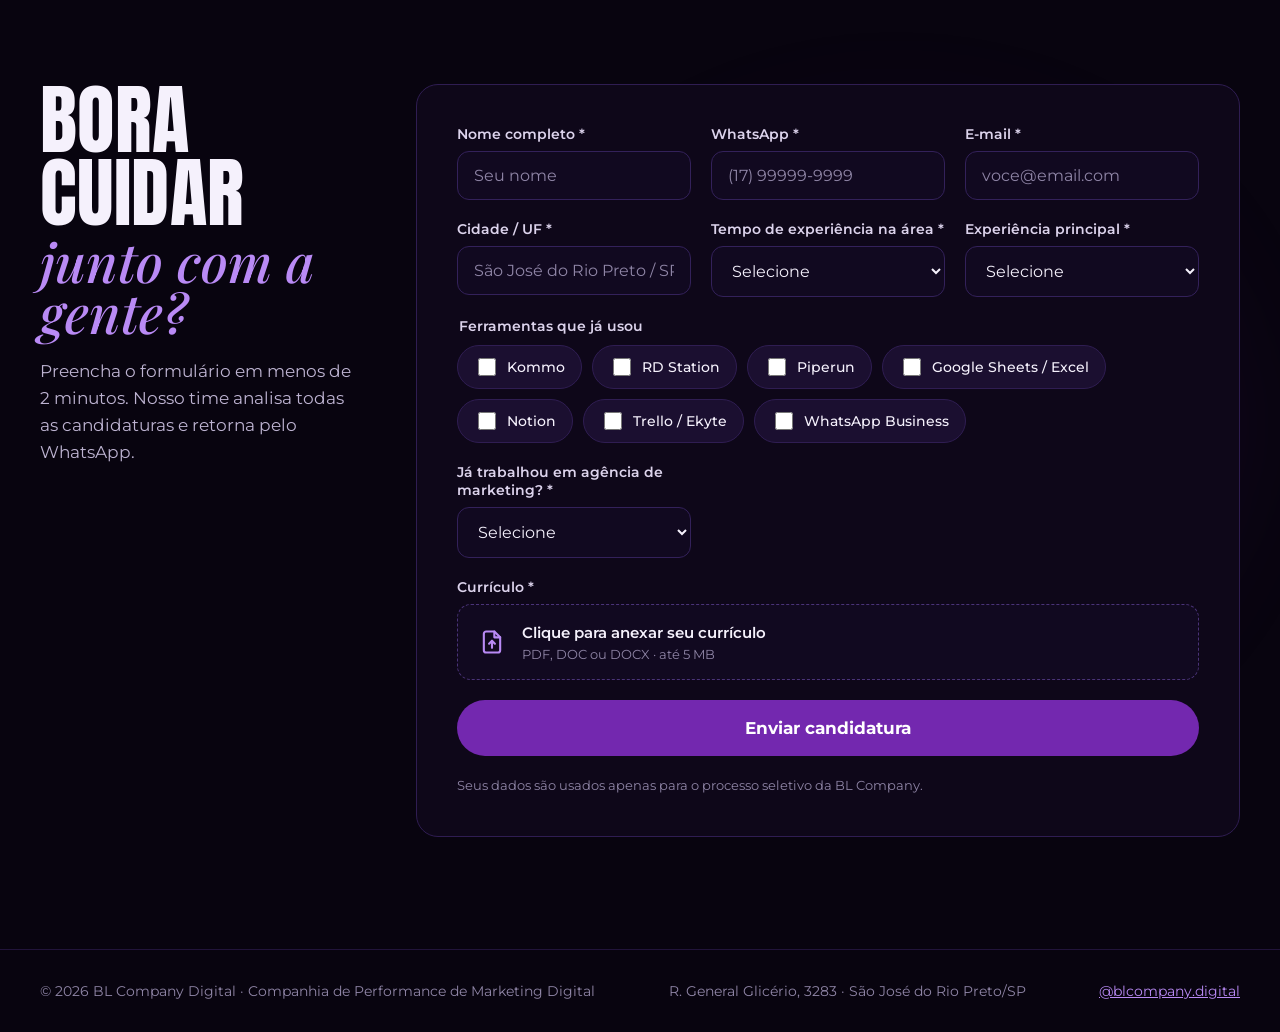
==== commit 5fa61616: "Update index.html" ====
--- a/relacionamento/index.html
+++ b/relacionamento/index.html
@@ -77,7 +77,7 @@
         <ul>
           <li><svg aria-hidden="true" width="20" height="20" viewBox="0 0 24 24" fill="none" stroke="#B98AF5" stroke-width="2" stroke-linecap="round" stroke-linejoin="round"><path d="M12 3l2.6 5.6 6 .7-4.5 4.1 1.2 6L12 16.4 6.7 19.4l1.2-6L3.4 9.3l6-.7z"/></svg><span>Vivência com agência de marketing ou franquias.</span></li>
           <li><svg aria-hidden="true" width="20" height="20" viewBox="0 0 24 24" fill="none" stroke="#B98AF5" stroke-width="2" stroke-linecap="round" stroke-linejoin="round"><path d="M12 3l2.6 5.6 6 .7-4.5 4.1 1.2 6L12 16.4 6.7 19.4l1.2-6L3.4 9.3l6-.7z"/></svg><span>Noções de tráfego pago e métricas como CPL e CTR.</span></li>
-          <li><svg aria-hidden="true" width="20" height="20" viewBox="0 0 24 24" fill="none" stroke="#B98AF5" stroke-width="2" stroke-linecap="round" stroke-linejoin="round"><path d="M12 3l2.6 5.6 6 .7-4.5 4.1 1.2 6L12 16.4 6.7 19.4l1.2-6L3.4 9.3l6-.7z"/></svg><span>CRMs como Kommo, RD Station ou HubSpot.</span></li>
+          <li><svg aria-hidden="true" width="20" height="20" viewBox="0 0 24 24" fill="none" stroke="#B98AF5" stroke-width="2" stroke-linecap="round" stroke-linejoin="round"><path d="M12 3l2.6 5.6 6 .7-4.5 4.1 1.2 6L12 16.4 6.7 19.4l1.2-6L3.4 9.3l6-.7z"/></svg><span>CRMs como Kommo, RD Station ou Piperun.</span></li>
           <li><svg aria-hidden="true" width="20" height="20" viewBox="0 0 24 24" fill="none" stroke="#B98AF5" stroke-width="2" stroke-linecap="round" stroke-linejoin="round"><path d="M12 3l2.6 5.6 6 .7-4.5 4.1 1.2 6L12 16.4 6.7 19.4l1.2-6L3.4 9.3l6-.7z"/></svg><span>Experiência conduzindo reuniões com diretores e franqueadores.</span></li>
         </ul>
       </div>
@@ -146,10 +146,10 @@
           <div class="chips">
             <label class="chip"><input type="checkbox" name="ferramentas" value="Kommo">Kommo</label>
             <label class="chip"><input type="checkbox" name="ferramentas" value="RD Station">RD Station</label>
-            <label class="chip"><input type="checkbox" name="ferramentas" value="HubSpot">HubSpot</label>
+            <label class="chip"><input type="checkbox" name="ferramentas" value="Piperun">Piperun</label>
             <label class="chip"><input type="checkbox" name="ferramentas" value="Google Sheets / Excel">Google Sheets / Excel</label>
             <label class="chip"><input type="checkbox" name="ferramentas" value="Notion">Notion</label>
-            <label class="chip"><input type="checkbox" name="ferramentas" value="Trello / ClickUp">Trello / ClickUp</label>
+            <label class="chip"><input type="checkbox" name="ferramentas" value="Trello / ClickUp">Trello / Ekyte</label>
             <label class="chip"><input type="checkbox" name="ferramentas" value="WhatsApp Business">WhatsApp Business</label>
           </div>
         </fieldset>
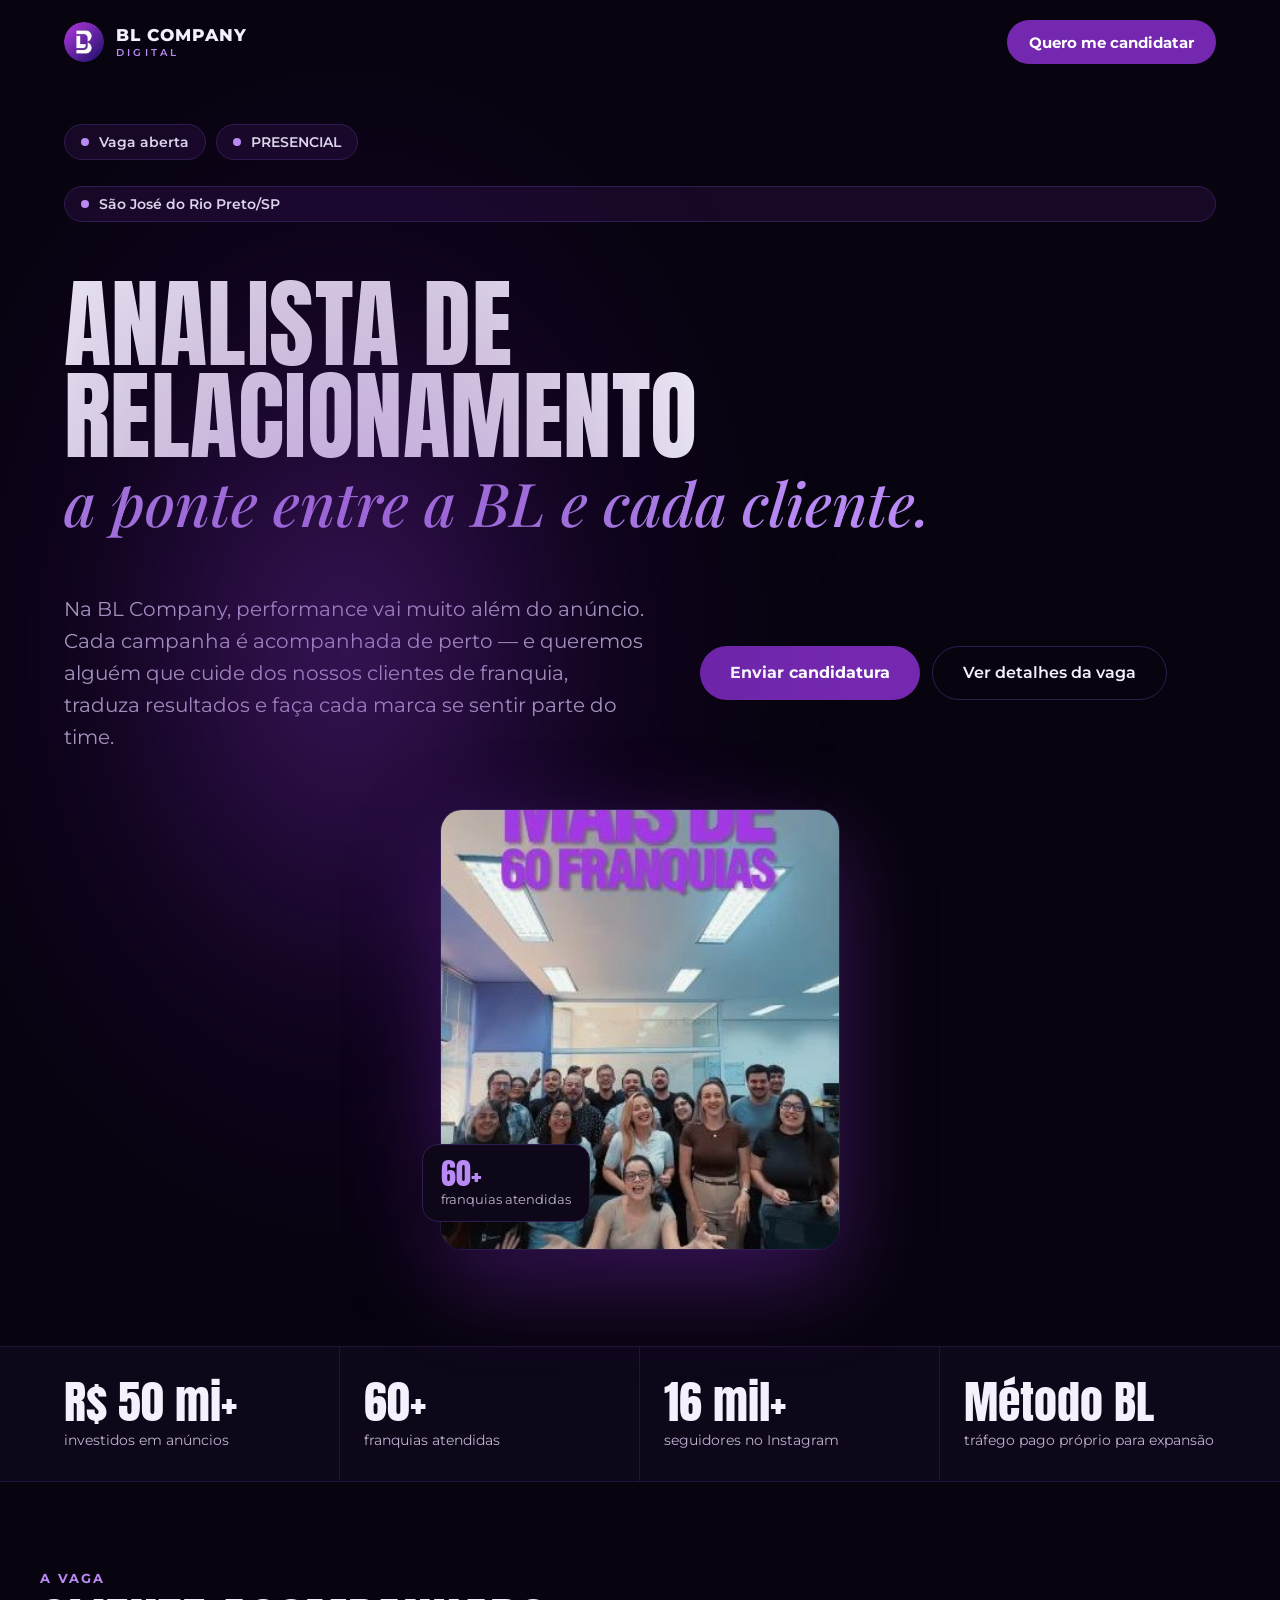
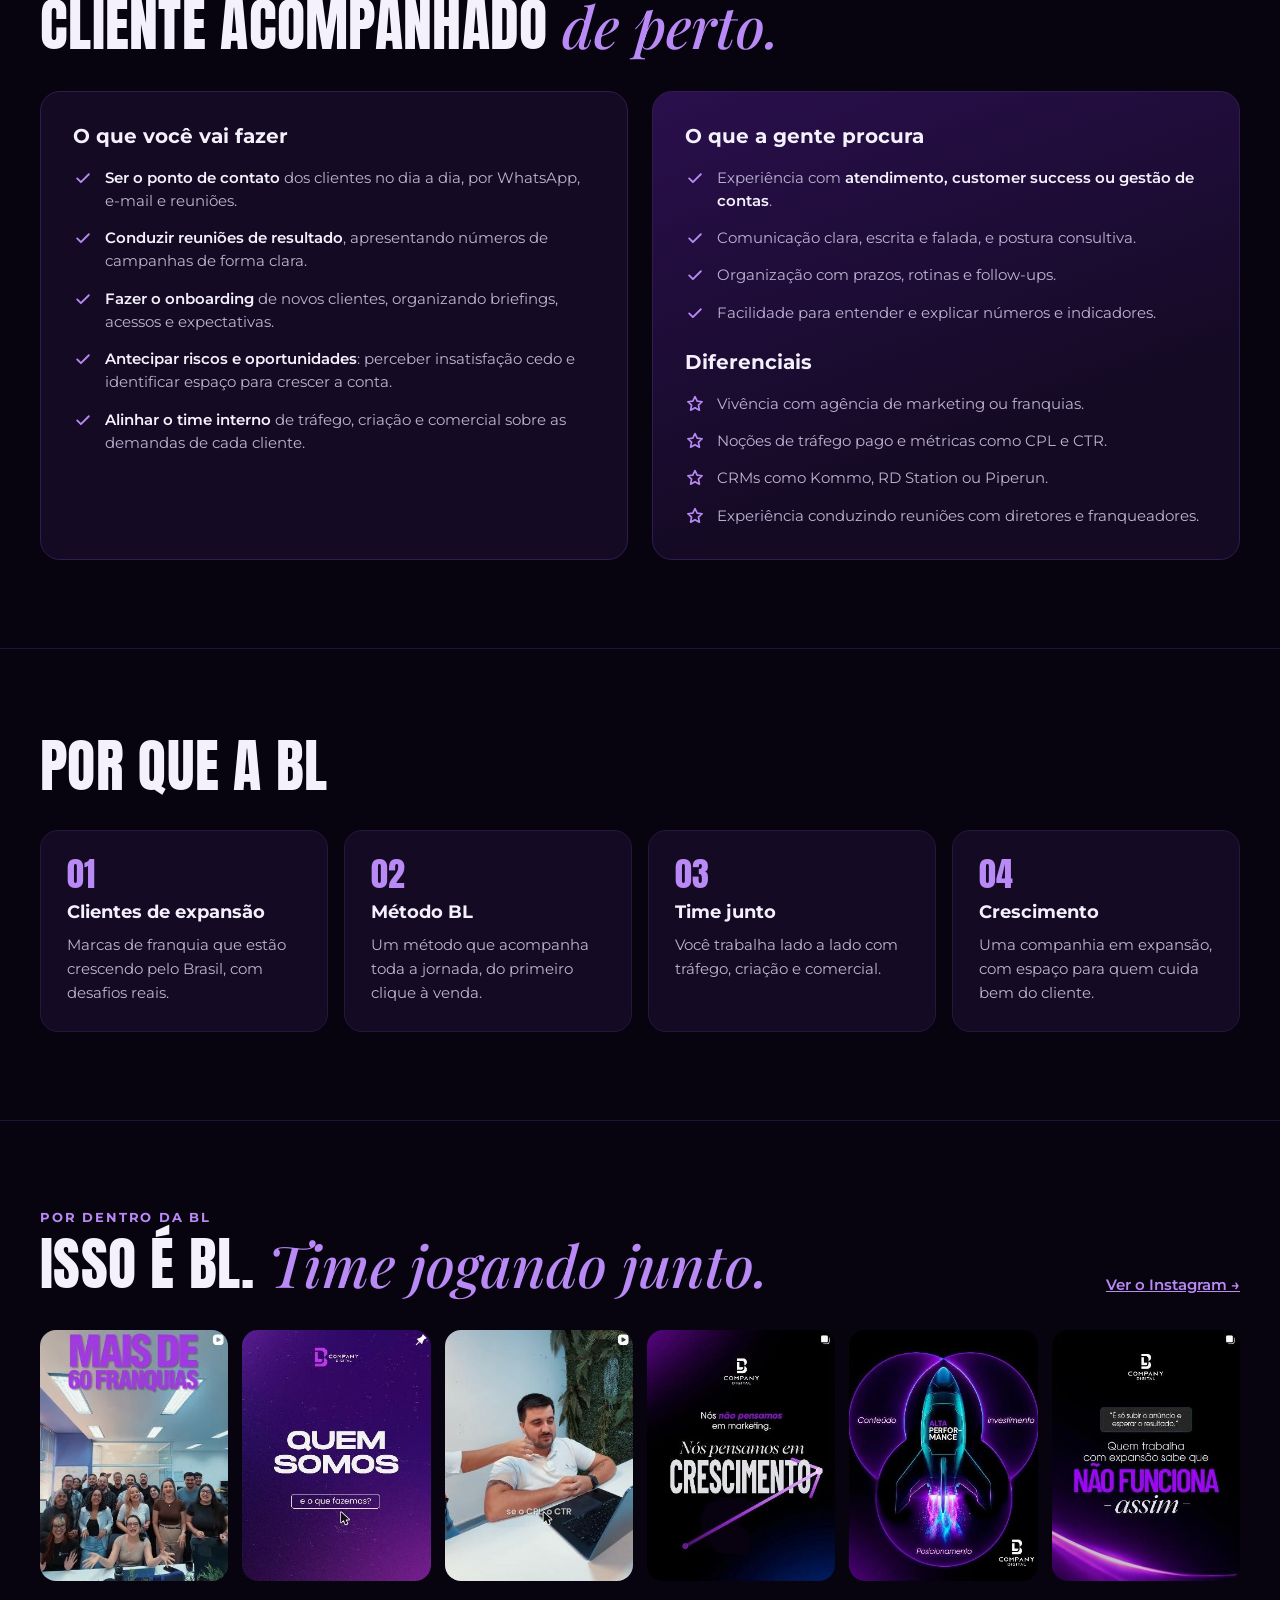
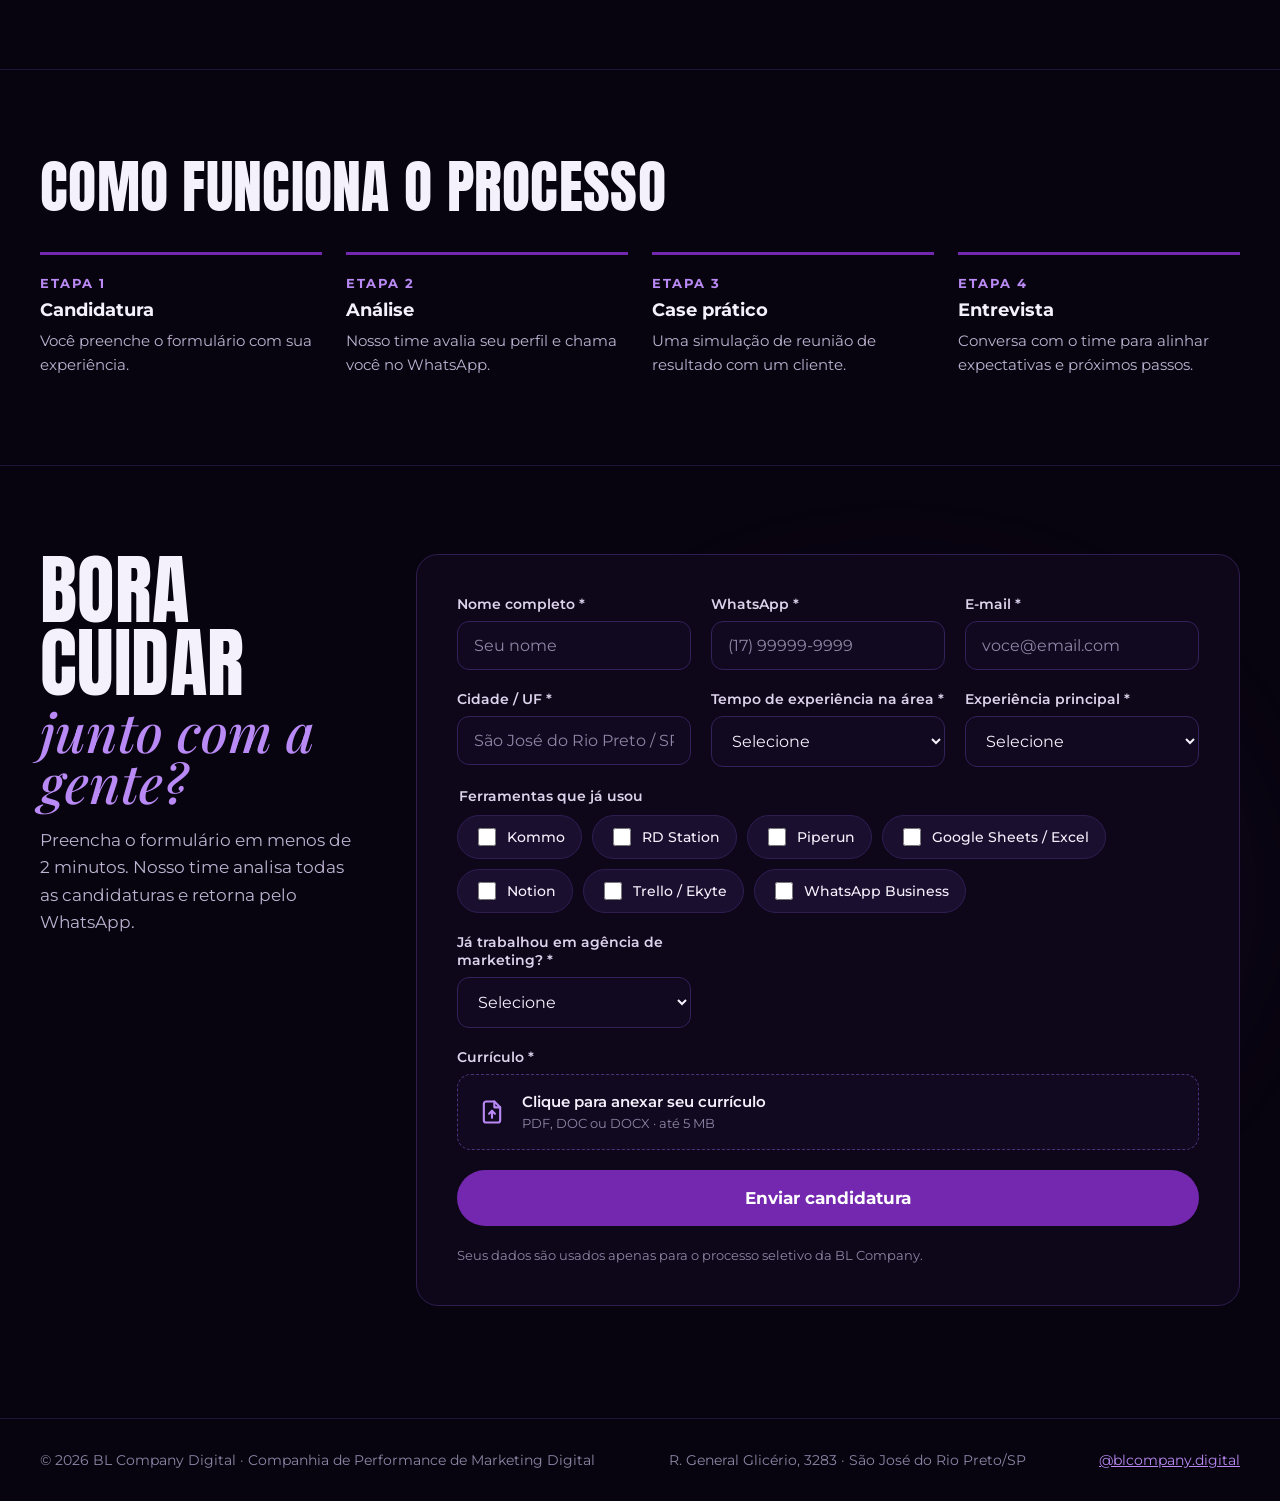
==== commit f568e348: "Update index.html" ====
--- a/relacionamento/index.html
+++ b/relacionamento/index.html
@@ -28,7 +28,7 @@
 <section class="hero wrap">
   <div class="glow" aria-hidden="true"></div>
   <div class="hero-text">
-    <div class="pills"><div class="pill"><i></i>Vaga aberta</div><div class="pill"><i></i>São José do Rio Preto/SP</div></div>
+    <div class="pills"><div class="pill"><i></i>Vaga aberta</div><div class="pill"><i></i>PRESENCIAL</div></div><div class="pill"><i></i>São José do Rio Preto/SP</div></div>
     <h1 class="display">Analista de<br>relacionamento<span class="serif">a ponte entre a BL e cada cliente.</span></h1>
     <p class="lead">Na BL Company, performance vai muito além do anúncio. Cada campanha é acompanhada de perto — e queremos alguém que cuide dos nossos clientes de franquia, traduza resultados e faça cada marca se sentir parte do time.</p>
     <div class="actions">
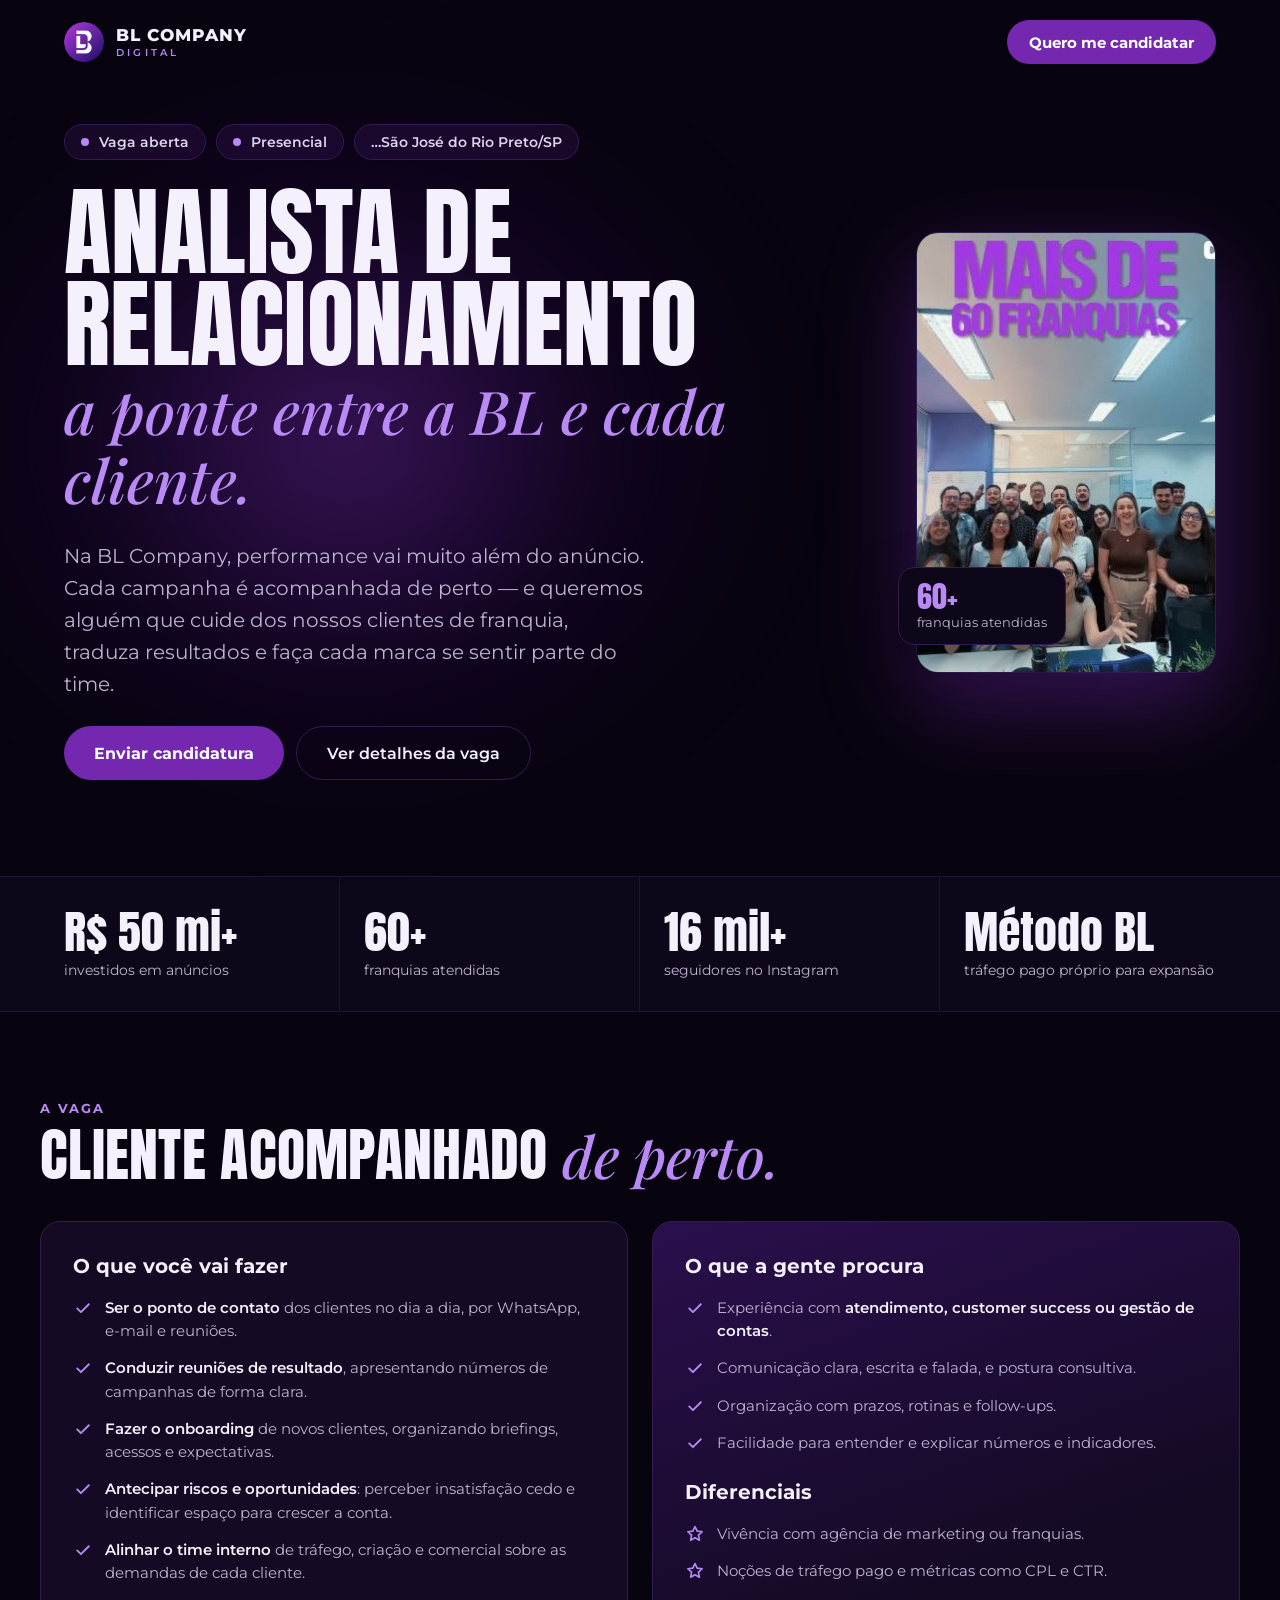
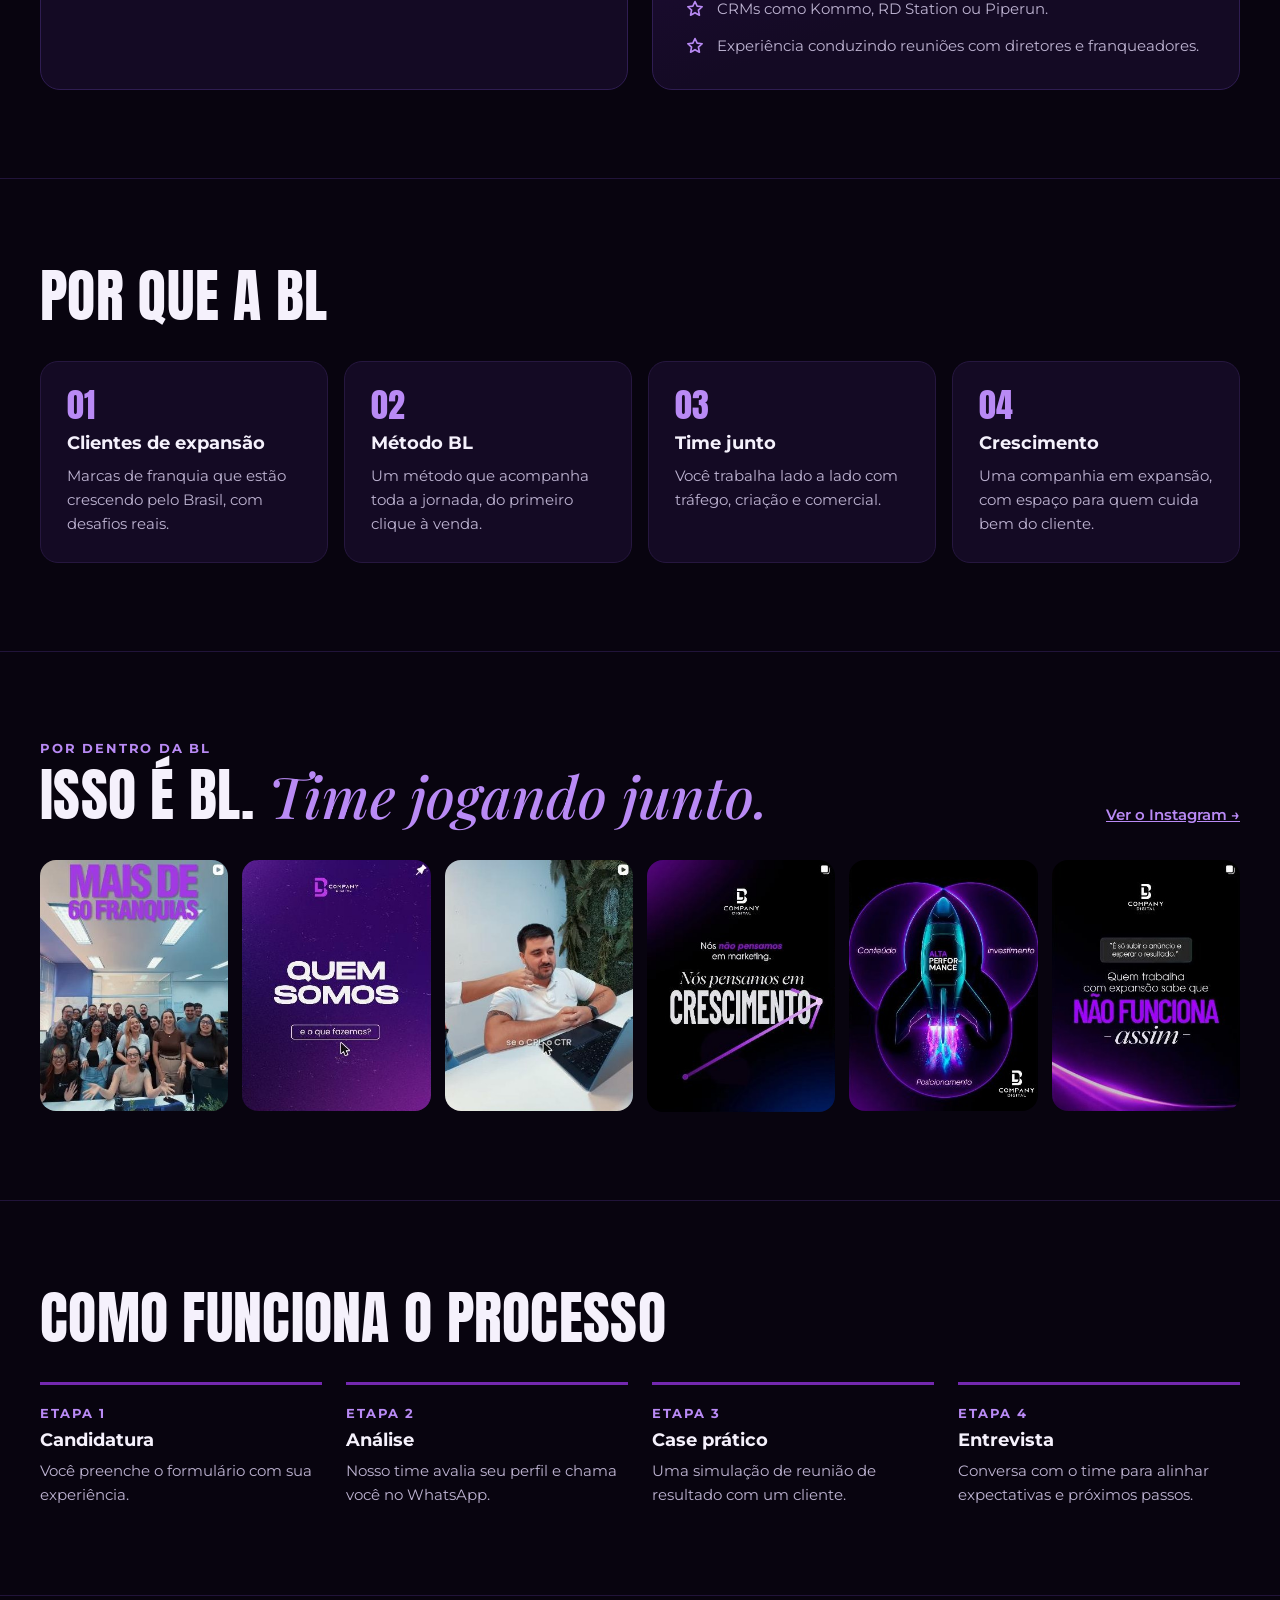
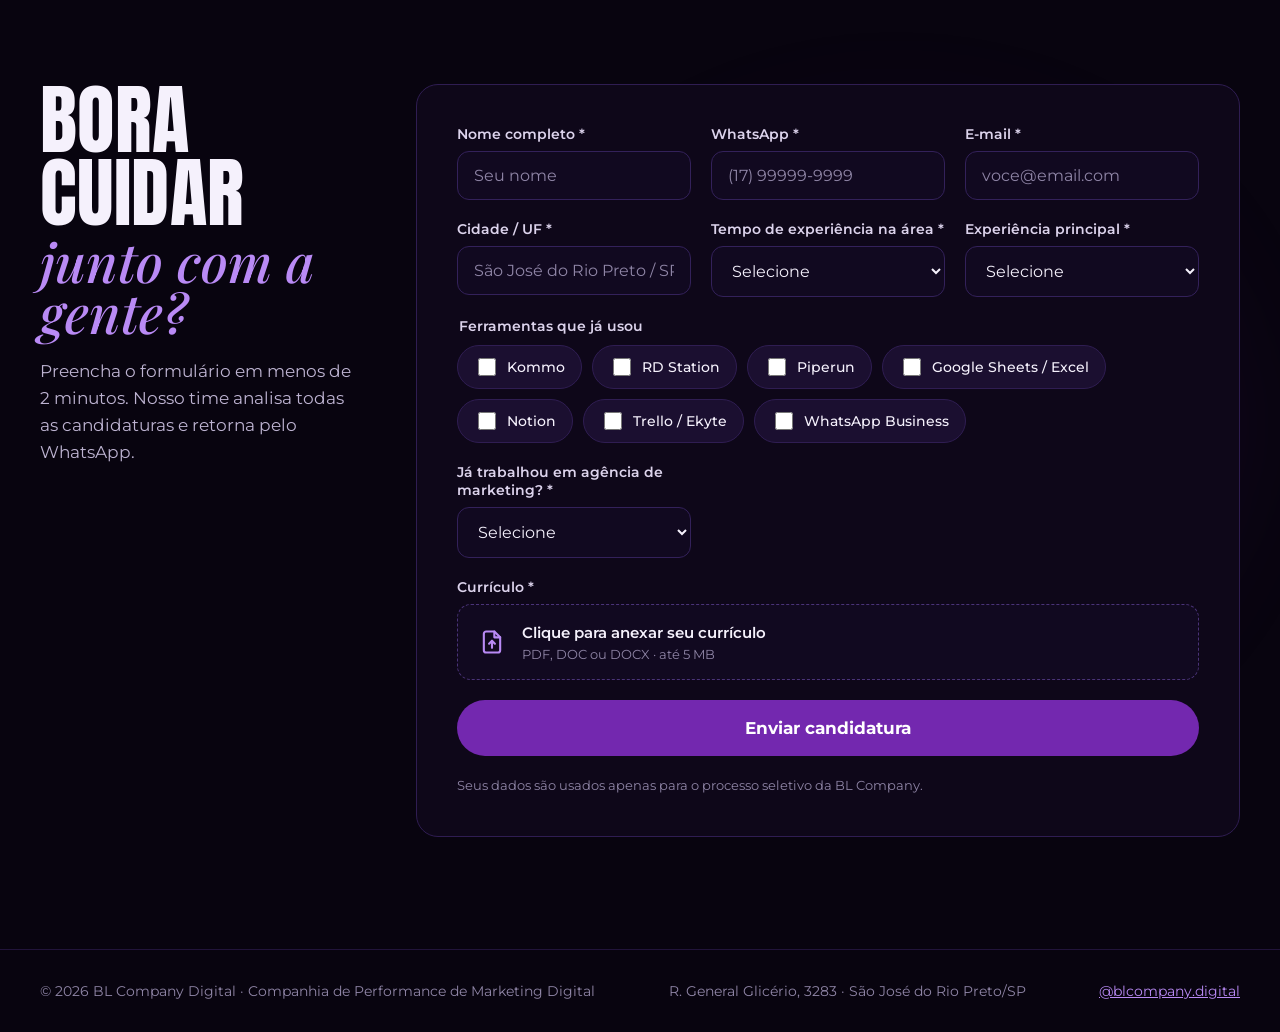
==== commit 293a305d: "Update index.html" ====
--- a/relacionamento/index.html
+++ b/relacionamento/index.html
@@ -28,7 +28,7 @@
 <section class="hero wrap">
   <div class="glow" aria-hidden="true"></div>
   <div class="hero-text">
-    <div class="pills"><div class="pill"><i></i>Vaga aberta</div><div class="pill"><i></i>PRESENCIAL</div></div><div class="pill"><i></i>São José do Rio Preto/SP</div></div>
+    <div class="pills"><div class="pill"><i></i>Vaga aberta</div><div class="pill"><i></i>Presencial</div><div class="pill">…São José do Rio Preto/SP</div></div>
     <h1 class="display">Analista de<br>relacionamento<span class="serif">a ponte entre a BL e cada cliente.</span></h1>
     <p class="lead">Na BL Company, performance vai muito além do anúncio. Cada campanha é acompanhada de perto — e queremos alguém que cuide dos nossos clientes de franquia, traduza resultados e faça cada marca se sentir parte do time.</p>
     <div class="actions">
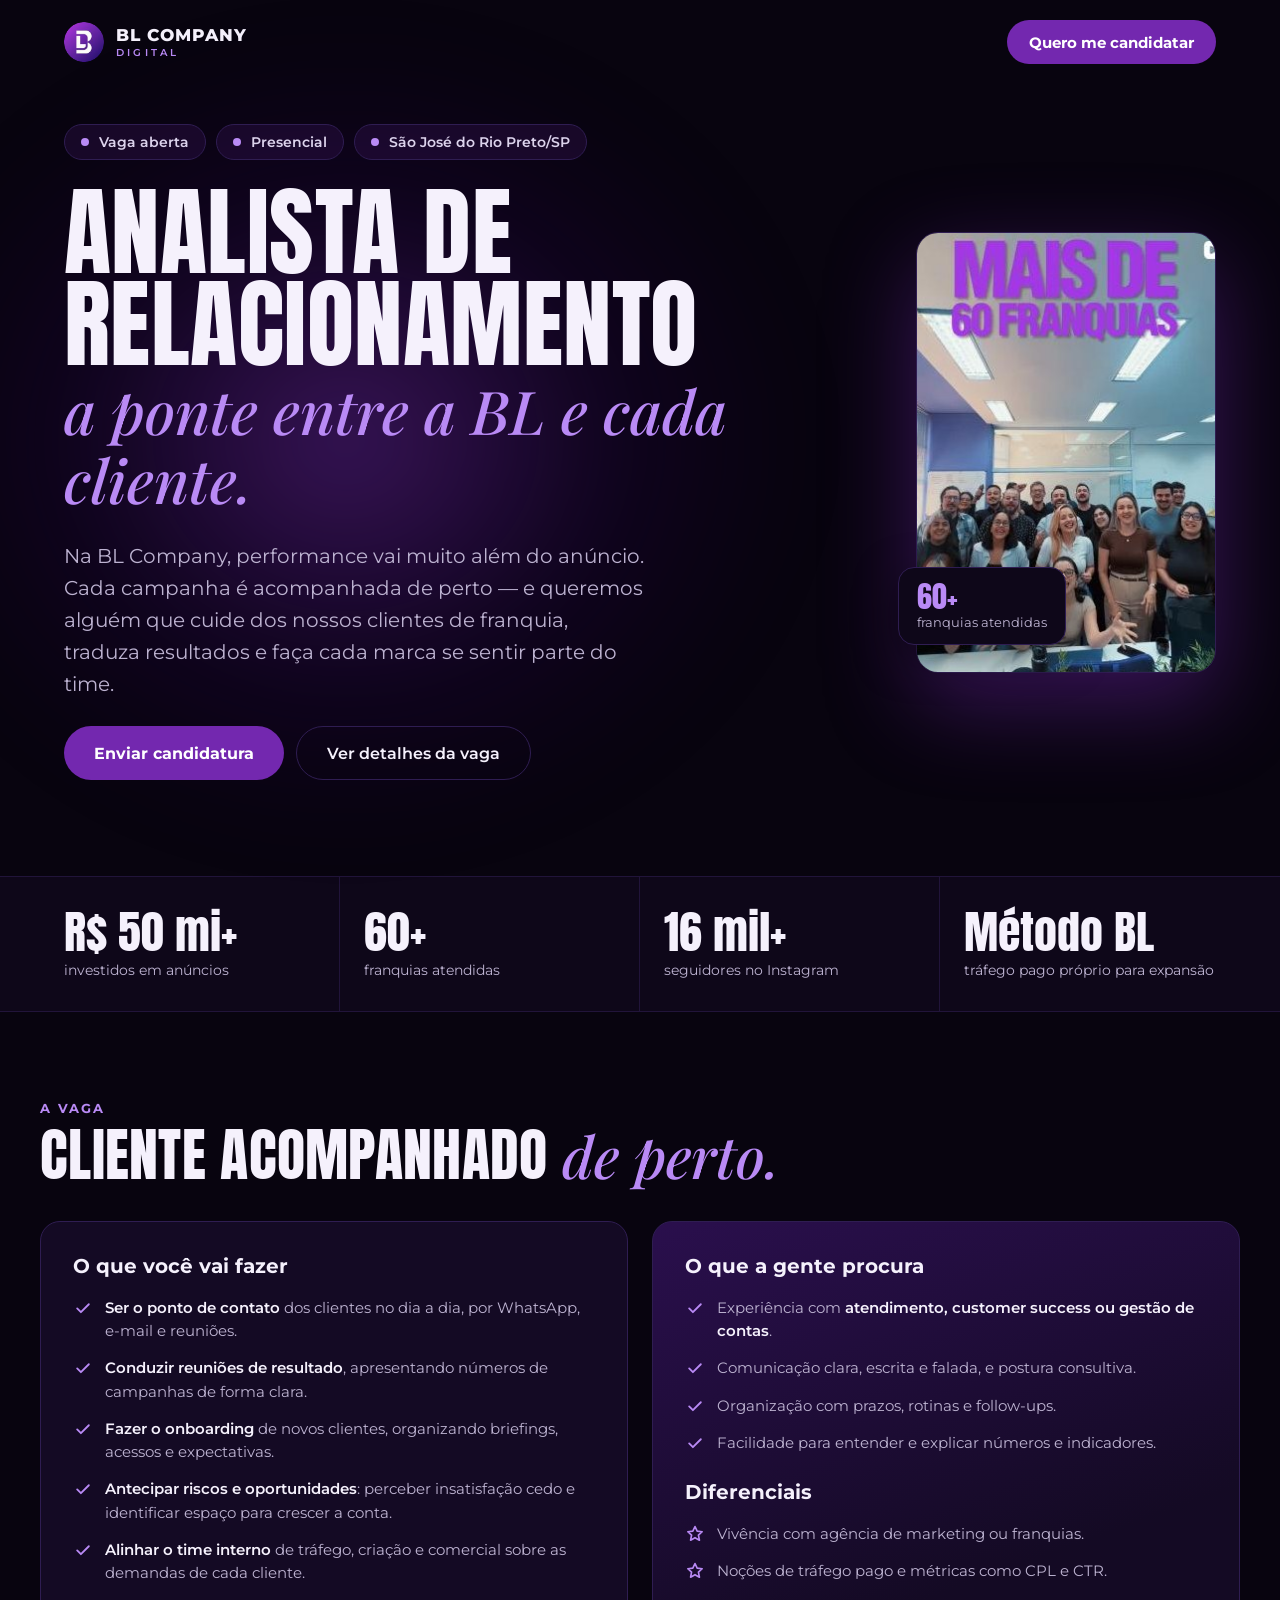
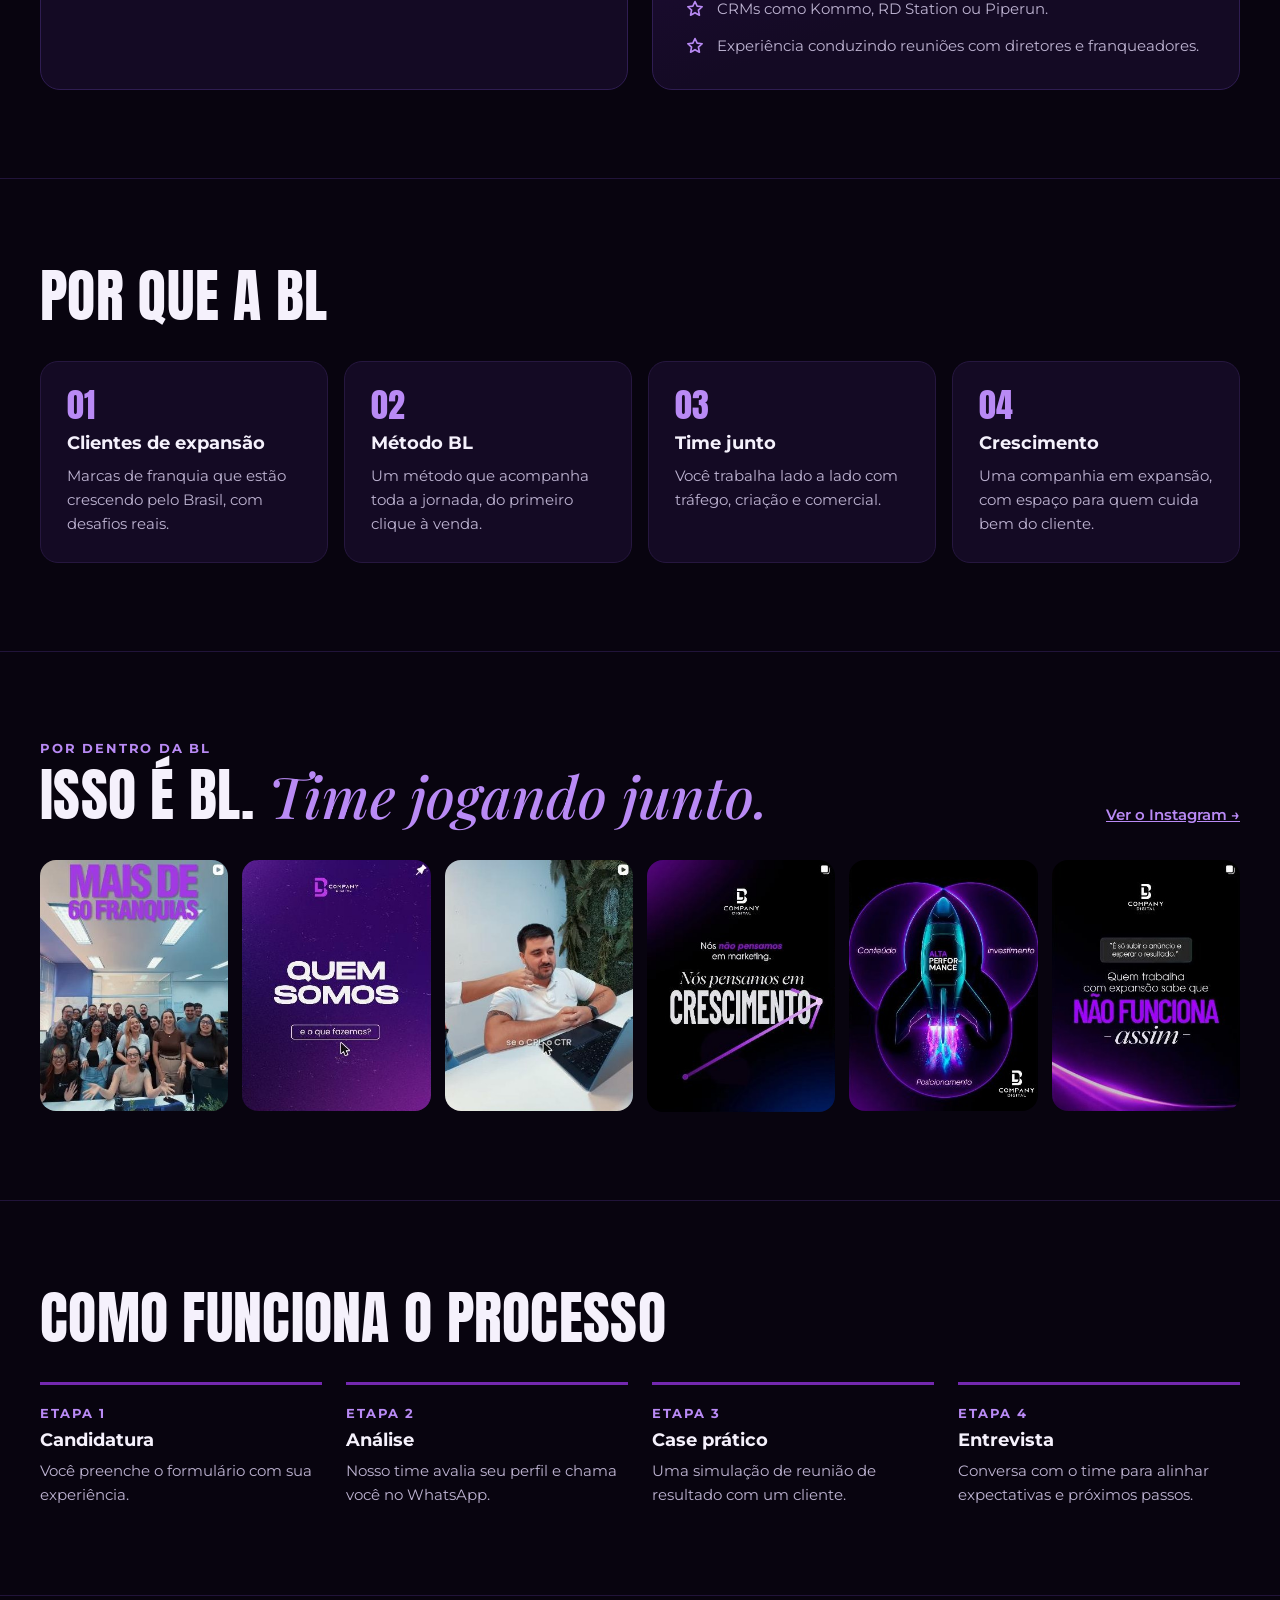
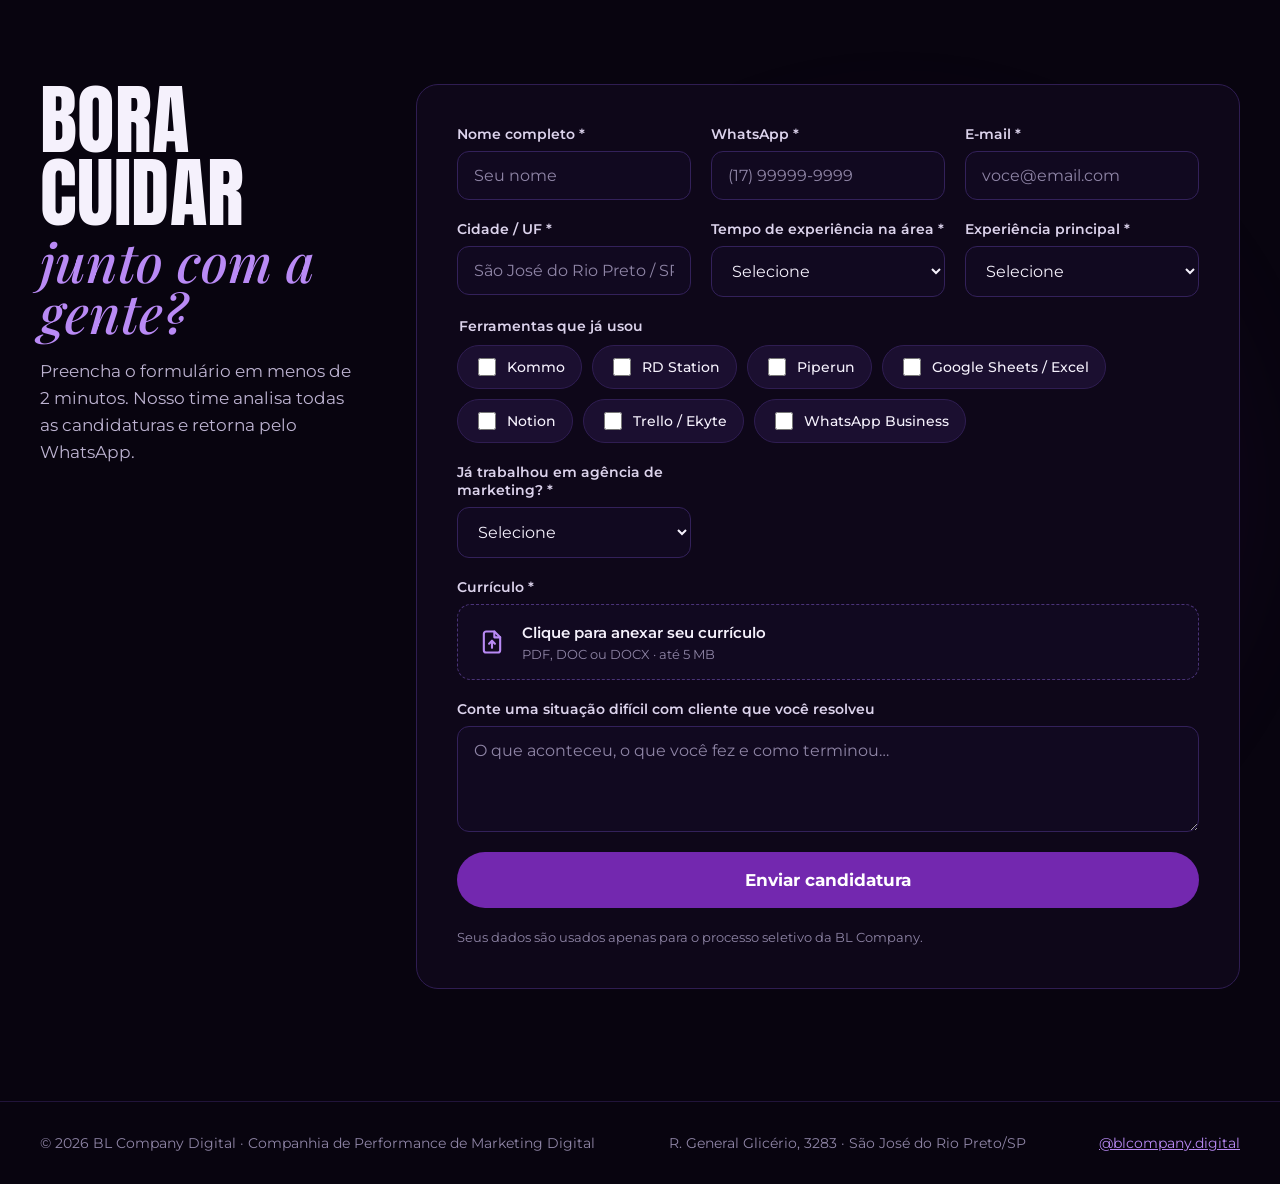
==== commit f6cbecee: "Update index.html" ====
--- a/relacionamento/index.html
+++ b/relacionamento/index.html
@@ -28,7 +28,7 @@
 <section class="hero wrap">
   <div class="glow" aria-hidden="true"></div>
   <div class="hero-text">
-    <div class="pills"><div class="pill"><i></i>Vaga aberta</div><div class="pill"><i></i>Presencial</div><div class="pill">…São José do Rio Preto/SP</div></div>
+    <div class="pills"><div class="pill"><i></i>Vaga aberta</div><div class="pill"><i></i>Presencial</div><div class="pill"><i></i>São José do Rio Preto/SP</div></div>
     <h1 class="display">Analista de<br>relacionamento<span class="serif">a ponte entre a BL e cada cliente.</span></h1>
     <p class="lead">Na BL Company, performance vai muito além do anúncio. Cada campanha é acompanhada de perto — e queremos alguém que cuide dos nossos clientes de franquia, traduza resultados e faça cada marca se sentir parte do time.</p>
     <div class="actions">
@@ -149,7 +149,7 @@
             <label class="chip"><input type="checkbox" name="ferramentas" value="Piperun">Piperun</label>
             <label class="chip"><input type="checkbox" name="ferramentas" value="Google Sheets / Excel">Google Sheets / Excel</label>
             <label class="chip"><input type="checkbox" name="ferramentas" value="Notion">Notion</label>
-            <label class="chip"><input type="checkbox" name="ferramentas" value="Trello / ClickUp">Trello / Ekyte</label>
+            <label class="chip"><input type="checkbox" name="ferramentas" value="Trello / Ekyte">Trello / Ekyte</label>
             <label class="chip"><input type="checkbox" name="ferramentas" value="WhatsApp Business">WhatsApp Business</label>
           </div>
         </fieldset>
@@ -161,6 +161,7 @@
             <span class="upload-text"><strong data-file-name>Clique para anexar seu currículo</strong><small>PDF, DOC ou DOCX · até 5 MB</small></span>
           </label>
         </div>
+        <div class="field full"><label for="bl-msg">Conte uma situação difícil com cliente que você resolveu</label><textarea id="bl-msg" name="mensagem" rows="4" placeholder="O que aconteceu, o que você fez e como terminou…"></textarea></div>
         <p class="error full" id="bl-error" role="alert" hidden></p>
         <button type="submit" class="btn btn-primary full" style="font-size:17px;min-height:56px">Enviar candidatura</button>
         <p class="note full">Seus dados são usados apenas para o processo seletivo da BL Company.</p>
